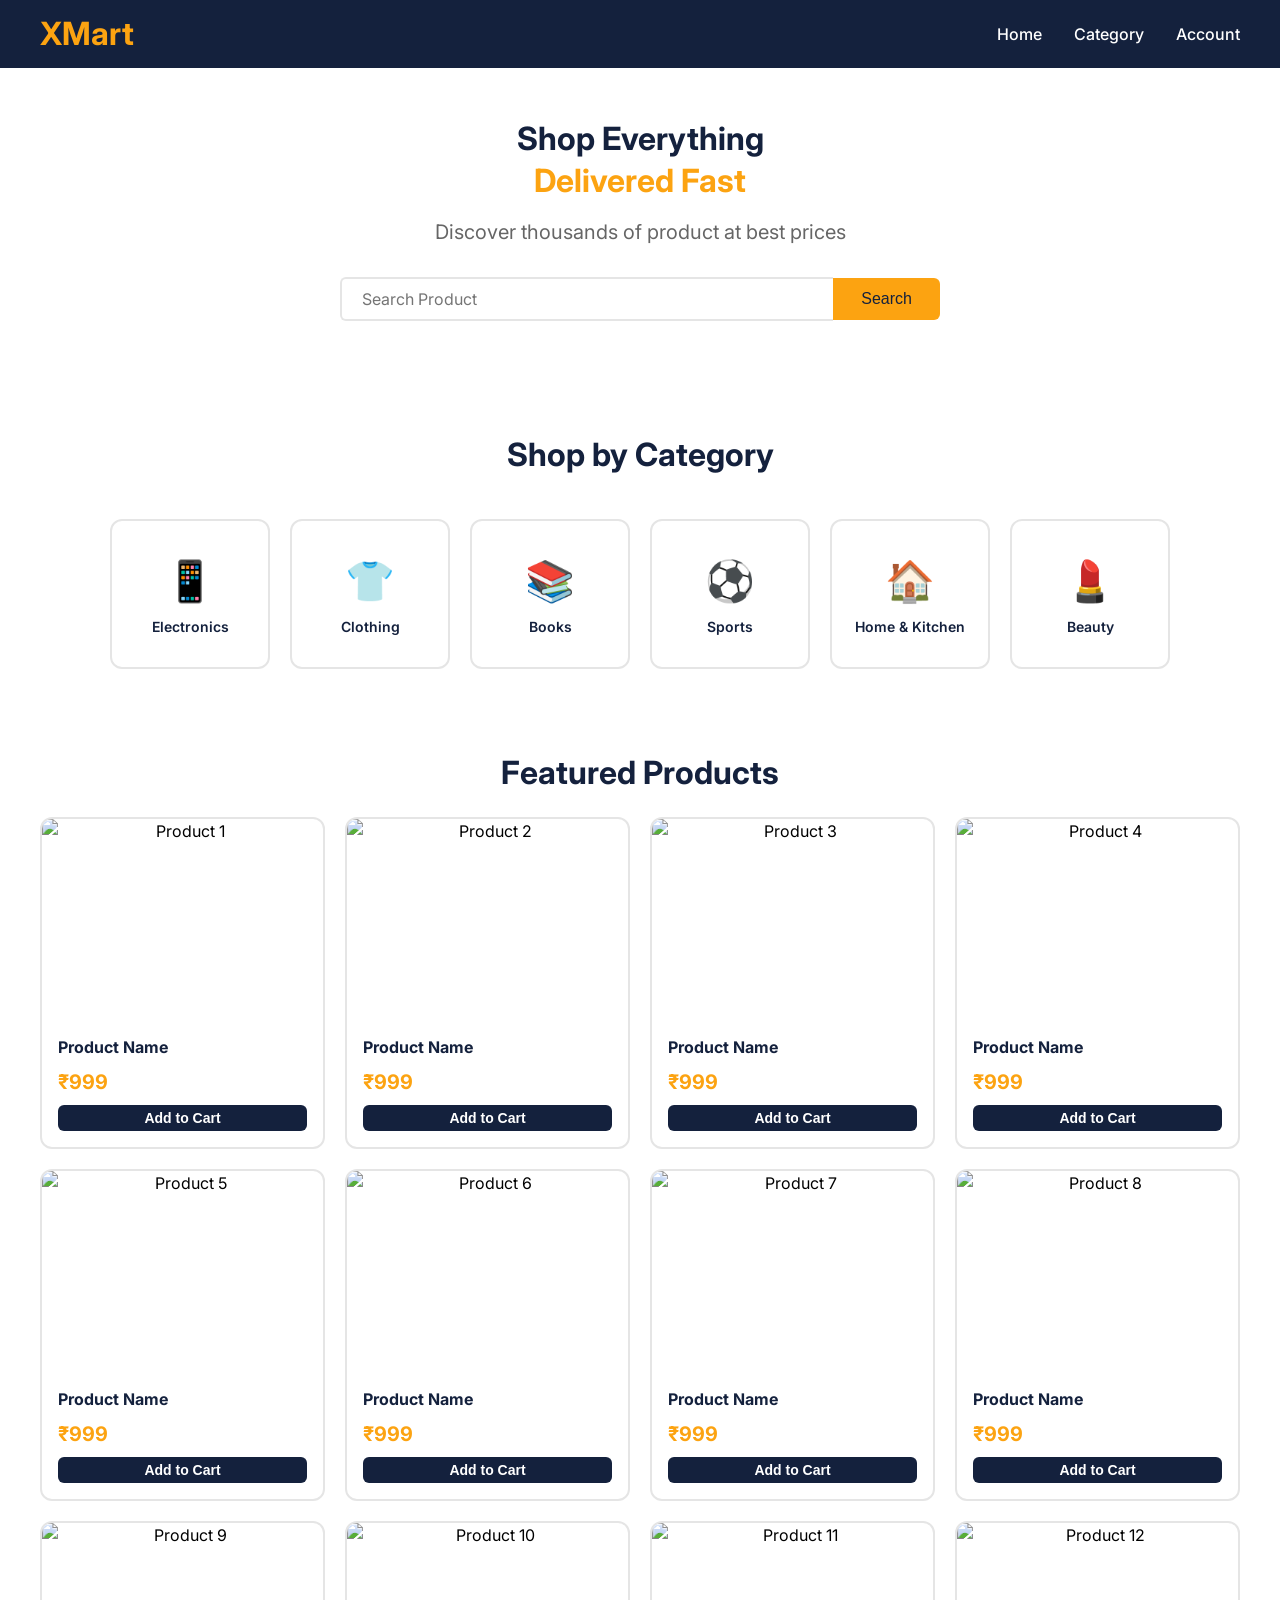
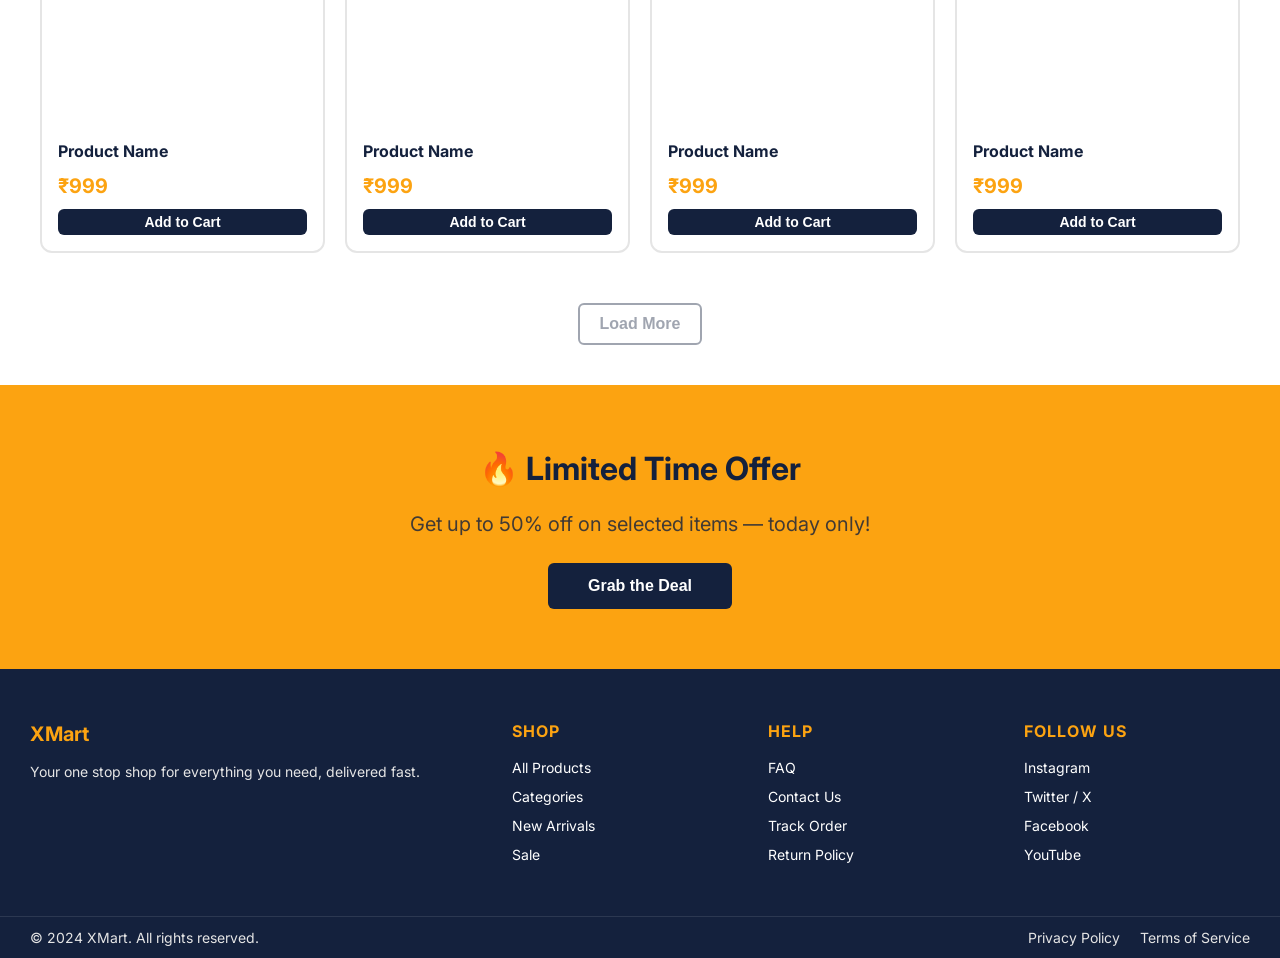
==== client/pages/index.html @ 5ead0e2d "add existing XMart frontend code" ====
<!DOCTYPE html>
<html lang="en">

<head>
    <meta charset="UTF-8">
    <meta name="viewport" content="width=device-width, initial-scale=1.0">
    <title>Home - XMart</title>
    <link rel="stylesheet" href="/client/css/global.css">
    <link rel="stylesheet" href="/client/css/style.css">
    <link rel="stylesheet" href="/client/css/home.css">
</head>

<body>
    <div class="page-wrapper">
        <header>
            <nav>
                <h1>XMart</h1>
                <ul>
                    <li><a href="#">Home</a></li>
                    <li><a href="#">Category</a></li>
                    <li><a href="#">Account</a></li>
                </ul>
            </nav>
        </header>
        <main>
            <!--Hero Section And Search Bar-->
            <section class="hero">
                <div class="hero-content">
                    <h2>Shop Everything</h2>
                    <h2>Delivered Fast</h2>
                    <p>Discover thousands of product at best prices
                    <p>
                    <div class="search-bar">
                        <input type="text" placeholder="Search Product">
                        <button>Search</button>
                    </div>
                </div>
            </section>
            <!--Categories Card-->
            <section class="categories">
                <h2>Shop by Category</h2>
                <div class="category-grid">
                    <div class="category-card">
                        <div class="category-icon">📱</div>
                        <p>Electronics</p>
                    </div>

                    <div class="category-card">
                        <div class="category-icon">👕</div>
                        <p>Clothing</p>
                    </div>

                    <div class="category-card">
                        <div class="category-icon">📚</div>
                        <p>Books</p>
                    </div>

                    <div class="category-card">
                        <div class="category-icon">⚽</div>
                        <p>Sports</p>
                    </div>

                    <div class="category-card">
                        <div class="category-icon">🏠</div>
                        <p>Home & Kitchen</p>
                    </div>

                    <div class="category-card">
                        <div class="category-icon">💄</div>
                        <p>Beauty</p>
                    </div>
                </div>
            </section>
            <section class="featured-products">
                <h2>Featured Products</h2>
                <div class="product-grid" id="productgrid">
                    <article class="product-card">
                        <img src="/client/assets/images/product1.jpg" alt="Product 1" />
                        <div class="product-info">
                            <h3>Product Name</h3>
                            <p class="product-price">₹999</p>
                            <button class="add-to-cart">Add to Cart</button>
                        </div>
                    </article>
                    <article class="product-card">
                        <img src="/client/assets/images/product1.jpg" alt="Product 2" />
                        <div class="product-info">
                            <h3>Product Name</h3>
                            <p class="product-price">₹999</p>
                            <button class="add-to-cart">Add to Cart</button>
                        </div>
                    </article>
                    <article class="product-card">
                        <img src="/client/assets/images/product1.jpg" alt="Product 3" />
                        <div class="product-info">
                            <h3>Product Name</h3>
                            <p class="product-price">₹999</p>
                            <button class="add-to-cart">Add to Cart</button>
                        </div>
                    </article>
                    <article class="product-card">
                        <img src="/client/assets/images/product1.jpg" alt="Product 4" />
                        <div class="product-info">
                            <h3>Product Name</h3>
                            <p class="product-price">₹999</p>
                            <button class="add-to-cart">Add to Cart</button>
                        </div>
                    </article>
                    <article class="product-card">
                        <img src="/client/assets/images/product1.jpg" alt="Product 5" />
                        <div class="product-info">
                            <h3>Product Name</h3>
                            <p class="product-price">₹999</p>
                            <button class="add-to-cart">Add to Cart</button>
                        </div>
                    </article>
                    <article class="product-card">
                        <img src="/client/assets/images/product1.jpg" alt="Product 6" />
                        <div class="product-info">
                            <h3>Product Name</h3>
                            <p class="product-price">₹999</p>
                            <button class="add-to-cart">Add to Cart</button>
                        </div>
                    </article>
                    <article class="product-card">
                        <img src="/client/assets/images/product1.jpg" alt="Product 7" />
                        <div class="product-info">
                            <h3>Product Name</h3>
                            <p class="product-price">₹999</p>
                            <button class="add-to-cart">Add to Cart</button>
                        </div>
                    </article>
                    <article class="product-card">
                        <img src="/client/assets/images/product1.jpg" alt="Product 8" />
                        <div class="product-info">
                            <h3>Product Name</h3>
                            <p class="product-price">₹999</p>
                            <button class="add-to-cart">Add to Cart</button>
                        </div>
                    </article>
                    <article class="product-card">
                        <img src="/client/assets/images/product1.jpg" alt="Product 9" />
                        <div class="product-info">
                            <h3>Product Name</h3>
                            <p class="product-price">₹999</p>
                            <button class="add-to-cart">Add to Cart</button>
                        </div>
                    </article>
                    <article class="product-card">
                        <img src="/client/assets/images/product1.jpg" alt="Product 10" />
                        <div class="product-info">
                            <h3>Product Name</h3>
                            <p class="product-price">₹999</p>
                            <button class="add-to-cart">Add to Cart</button>
                        </div>
                    </article>
                    <article class="product-card">
                        <img src="/client/assets/images/product1.jpg" alt="Product 11" />
                        <div class="product-info">
                            <h3>Product Name</h3>
                            <p class="product-price">₹999</p>
                            <button class="add-to-cart">Add to Cart</button>
                        </div>
                    </article>
                    <article class="product-card">
                        <img src="/client/assets/images/product1.jpg" alt="Product 12" />
                        <div class="product-info">
                            <h3>Product Name</h3>
                            <p class="product-price">₹999</p>
                            <button class="add-to-cart">Add to Cart</button>
                        </div>
                    </article>
                </div>
                <button class="btn-load-more" id="loadMoreBtn" disabled>
                    Load More
                </button>
            </section>
            <section class="offer-banner">
                <div class="offer-content">
                    <h2>🔥 Limited Time Offer</h2>
                    <p>Get up to 50% off on selected items — today only!</p>
                    <button class="btn-primary">Grab the Deal</button>
                </div>
            </section>
        </main>
        <footer>
            <div class="footer-container">

                <!-- Column 1 — Brand -->
                <div class="footer-col">
                    <h2>XMart</h2>
                    <p>Your one stop shop for everything you need, delivered fast.</p>
                </div>

                <!-- Column 2 — Shop -->
                <div class="footer-col">
                    <h4>Shop</h4>
                    <ul>
                        <li><a href="#">All Products</a></li>
                        <li><a href="#">Categories</a></li>
                        <li><a href="#">New Arrivals</a></li>
                        <li><a href="#">Sale</a></li>
                    </ul>
                </div>

                <!-- Column 3 — Help -->
                <div class="footer-col">
                    <h4>Help</h4>
                    <ul>
                        <li><a href="#">FAQ</a></li>
                        <li><a href="#">Contact Us</a></li>
                        <li><a href="#">Track Order</a></li>
                        <li><a href="#">Return Policy</a></li>
                    </ul>
                </div>

                <!-- Column 4 — Follow Us -->
                <div class="footer-col">
                    <h4>Follow Us</h4>
                    <ul>
                        <li><a href="#">Instagram</a></li>
                        <li><a href="#">Twitter / X</a></li>
                        <li><a href="#">Facebook</a></li>
                        <li><a href="#">YouTube</a></li>
                    </ul>
                </div>

            </div>

            <!-- Bottom bar -->
            <div class="footer-bottom">
                <p>© 2024 XMart. All rights reserved.</p>
                <div class="footer-bottom-links">
                    <a href="#">Privacy Policy</a>
                    <a href="#">Terms of Service</a>
                </div>
            </div>
        </footer>
    </div>
</body>

</html>
---- client/css/global.css ----
@import url('https://fonts.googleapis.com/css2?family=Inter:wght@400;500;600;700&display=swap');
:root{
    --text-color:#000000;
    --primary-color:#14213D;
    --secondary-color:#FCA311;
    --tertiary-color:#E5E5E5;
    --background-color:#FFFFFF;
    --font-main: 'Inter', sans-serif;

    --font-size-small: 14px;
    --font-size-base: 16px;
    --font-size-large: 20px;
    --font-size-heading: 32px;
}

* {
  margin: 0;
  padding: 0;
  box-sizing: border-box;
}

body {
  font-family: var(--font-main);
  color: var(--text-color);
  background: var(--background-color);
  font-size: var(--font-size-base);
  line-height:1.5;
}
---- client/css/style.css ----
/*Header*/
header{
    background-color: var(--primary-color);
    position: sticky;
    top:0;
    z-index: 100;
    width: 100%;
}

nav{
    display: flex;
    justify-content: space-between;
    align-items: center;
    padding: 10px 40px;
    max-width: 100%;
    margin: 0 auto;
}

nav h1{
    color: var(--secondary-color);
    font-size: var(--font-size-heading);
    cursor: pointer;
}

nav ul{
    list-style: none;
    display: flex;
    gap: 32px;
}

nav ul li a{
    color: var(--background-color);
    text-decoration: none;
    font-weight: 500;
    font-size: var(--font-size-base);
    transition:color 0.2s ease;
}

nav ul li a:hover{
    color: var(--secondary-color);
}

.page-wrapper {
    min-height: 100vh;
    display: flex;
    flex-direction: column;
}
/*Main Body*/
/* Hero */
main {
    flex: 1;        
}

/*Footer*/
footer{
    background-color: var(--primary-color);
    color: var(--background-color);
    max-width: 100%;
}

.footer-container{
    display: grid;
    grid-template-columns: 2fr 1fr 1fr 1fr;
    gap:30px;
    max-width: 100%;
    margin: 0 auto;
    padding:50px 30px;
}

.footer-col h2{
    color:var(--secondary-color);
    font-size: var(--font-size-large);
    margin-bottom: 12px;
}

.footer-col h4{
    color:var(--secondary-color);
    font-size: var(--font-size-base);
    margin-bottom: 12px;
    text-transform: uppercase;
    letter-spacing: 1px;
}

.footer-col p{
    font-size: var(--font-size-small);
    color: var(--tertiary-color);
    line-height: 1.6;
}

.footer-col ul{
    list-style: none;
    display: flex;
    flex-direction: column;
    gap:5px;
}

.footer-col ul li a{
    text-decoration: none;
    color: var(--background-color);
    font-size: var(--font-size-small);
    transition: color 0.2s ease;
}

.footer-col ul li a:hover{
    color: var(--secondary-color);
}

.footer-bottom{
    font-size: var(--font-size-small);
    display: flex;
    justify-content: space-between;
    align-items: center;
    max-width: 100%;
    margin: 0 auto;
    padding:10px 30px;
    color: var(--tertiary-color);
    border-top: 1px solid rgba(255, 255, 255, 0.1);
}

.footer-bottom-links{
    display: flex;
    gap:20px;
}

.footer-bottom-links a{
    text-decoration: none;
    transition: color 0.2s ease;
    color: var(--tertiary-color);
}

.footer-bottom-links a:hover{
    color: var(--secondary-color);
}
---- client/css/home.css ----
.hero {
    color: var(--primary-color);
    padding: 50px 40px;
    text-align: center;
}

.hero-content {
    max-width: 700px;
    margin: 0 auto;
}

.hero-content h2 {
    color: var(--primary-color);
    font-size: var(--font-size-heading);
    line-height: 1.3;
}

.hero-content h2:last-of-type {
    color: var(--secondary-color);
    margin-bottom: 16px;
}

.hero-content p {
    color: #666666;
    font-size: var(--font-size-large);
    margin-bottom: 30px;
}

/* Search Bar */
.search-bar {
    display: flex;
    align-items: center;
    max-width: 600px;
    margin: 0 auto;
}

.search-bar input {
    width: 100%;
    padding: 10px 20px;
    border: 2px solid var(--tertiary-color);   
    border-right: none;                          
    border-radius: 6px 0 0 6px;
    font-size: var(--font-size-base);
    font-family: var(--font-main);
    outline: none;
    transition: border-color 0.2s ease;
}

.search-bar input:focus {
    border-color: var(--secondary-color);        
}

.search-bar button {
    padding: 12px 28px;                           
    background-color: var(--secondary-color);
    color: var(--primary-color);
    border: none;
    border-radius: 0 6px 6px 0;
    font-size: var(--font-size-base);
    font-weight: 500;
    cursor: pointer;
    white-space: nowrap;
    transition: opacity 0.2s ease;            
}

.search-bar button:hover {
    opacity: 0.85;
}

/*Category card*/
.categories{
    padding: 60px 40px;
    text-align: center;
}

.categories h2{
    color: var(--primary-color);
    font-size: var(--font-size-heading);
    margin-bottom: 30px;
}
.category-grid{
    display: grid;
    grid-template-columns: repeat(6,1fr);
    gap:20px;
    max-width: 1100px;
    margin: 0 auto;
    padding: 10px 20px;
}

.category-card{
    background-color: var(--background-color);
    border:2px solid var(--tertiary-color);
    border-radius: 12px;
    padding: 30px 10px;
    cursor: pointer;
    transition: all 0.2s ease;
    display: flex;
    flex-direction: column;
    align-items: center;
    gap:5px;
}

.category-card:hover {
    border-color: var(--secondary-color);
    transform: translateY(-4px);        
    box-shadow: 0px 8px 20px rgba(0, 0, 0, 0.1);
}


.category-icon{
    font-size: 40px;
}

.category-card p {
    color: var(--primary-color);
    font-size: var(--font-size-small);
    font-weight: 600;
}
/*Featured Product Grid*/
.featured-products{
    padding: 10px 30px ; 
    text-align: center;
}
.featured-products h2{
    color: var(--primary-color);
    font-size: var(--font-size-heading);
    margin-bottom: 20px;
}
.product-grid{
    display: grid;
    grid-template-columns: repeat(4,1fr);
    grid-auto-rows: auto;
    gap: 20px;
    max-width: 1200px;
    margin:0 auto;
    margin-bottom: 30px;
}

.product-card{
    background-color: var(--background-color);
    border: 2px solid var(--tertiary-color);
    border-radius: 12px;
    overflow: hidden;
    display: flex;
    flex-direction: column;
    transition: all 0.2s ease;
    cursor: pointer;
}

.product-card:hover{
    transform: translateY(-6px);
    box-shadow: 0px 12px 24px rgba(0, 0, 0, 0.1);
    border-color: var(--secondary-color);
}

.product-card img{
    width: 100%;
    height:200px;
    object-fit: cover;
}

.product-info{
    padding: 16px;
    display: flex;
    flex-direction: column;
    gap:8px;
    flex:1;
    text-align: left;
}

.product-info h3 {
    color: var(--primary-color);
    font-size: var(--font-size-base);
    font-weight: 700;
}

.product-price {
    color: var(--secondary-color);
    font-size: var(--font-size-large);
    font-weight: 700;
}

.add-to-cart{
    margin-top: auto;
    padding: 5px;
    background-color: var(--primary-color);
    color: var(--background-color);
    border:none;
    border-radius: 6px;
    font-size: var(--font-size-small);
    font-weight: 600;
    cursor: pointer;
    transition: background-color 0.2s ease, color 0.2s ease;
}

.add-to-cart:hover{
    background-color: var(--secondary-color);
    color: var(--primary-color);
}
/*Loadmore Button*/
.btn-load-more{
    padding:10px 20px;
    background-color: transparent;
    border:2px solid var(--primary-color);
    border-radius: 6px;
    color: var(--primary-color);
    font-size: var(--font-size-base);
    font-weight: 700;
    cursor: pointer;
    transition: all 0.2s ease;
    margin-top: 20px;
    margin-bottom: 30px;;
}

.btn-load-more:hover:not(:disabled) {
    background-color: var(--primary-color);
    color: var(--background-color);
}

.btn-load-more:disabled {
    opacity: 0.4;
    cursor: not-allowed;
}

/*Offer banner*/
.offer-banner {
    background-color: var(--secondary-color);
    padding: 60px 40px;
    text-align: center;

}

.offer-content {
    max-width: 600px;
    margin: 0 auto;
    display: flex;
    flex-direction: column;
    align-items: center;
    gap: 16px;
}

.offer-content h2 {
    color: var(--primary-color);
    font-size: var(--font-size-heading);
}

.offer-content p {
    color: var(--primary-color);
    opacity: 0.8;
    font-size: var(--font-size-large);
}

.offer-content button {
    padding: 14px 40px;
    background-color: var(--primary-color);
    color: var(--background-color);
    border: none;
    border-radius: 6px;
    font-size: var(--font-size-base);
    font-weight: 700;
    cursor: pointer;
    transition: all 0.2s ease;
    margin-top: 8px;
}

.offer-content button:hover {
    background-color: var(--background-color);
    color: var(--primary-color);
}
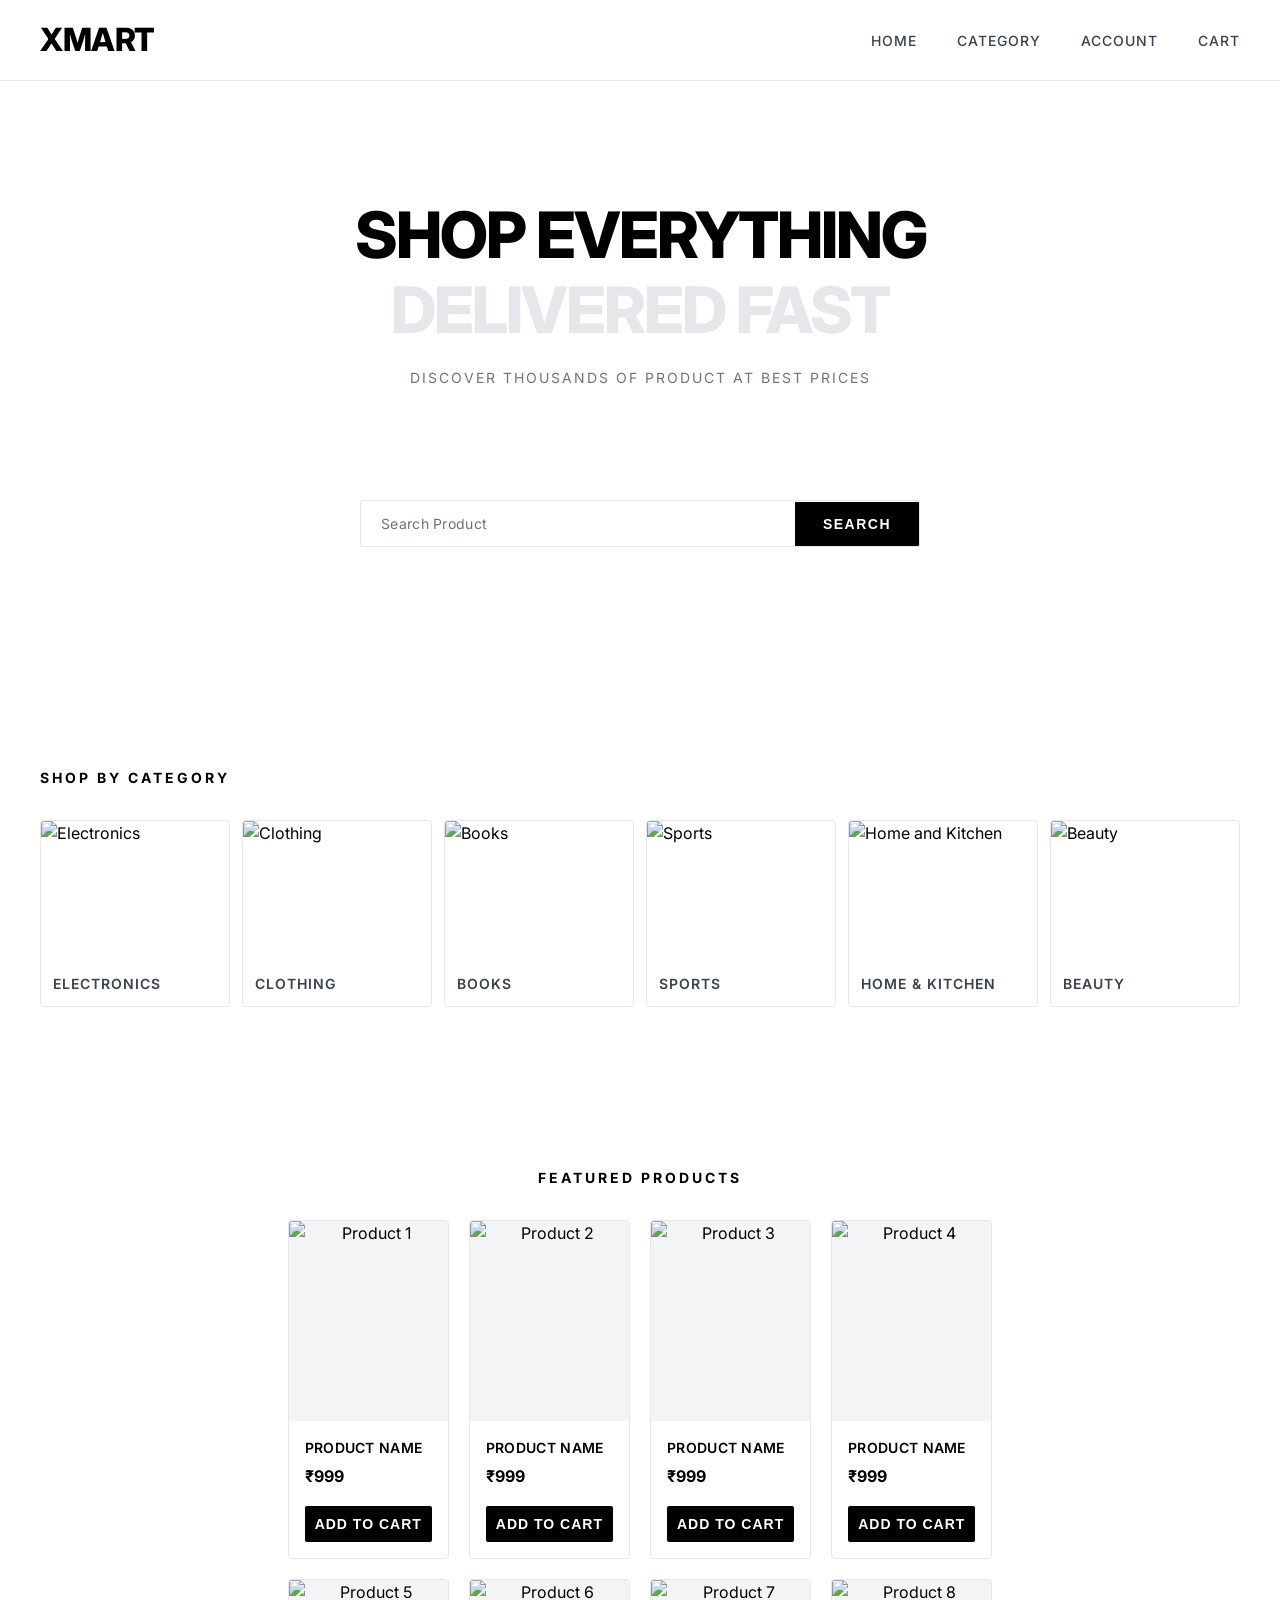
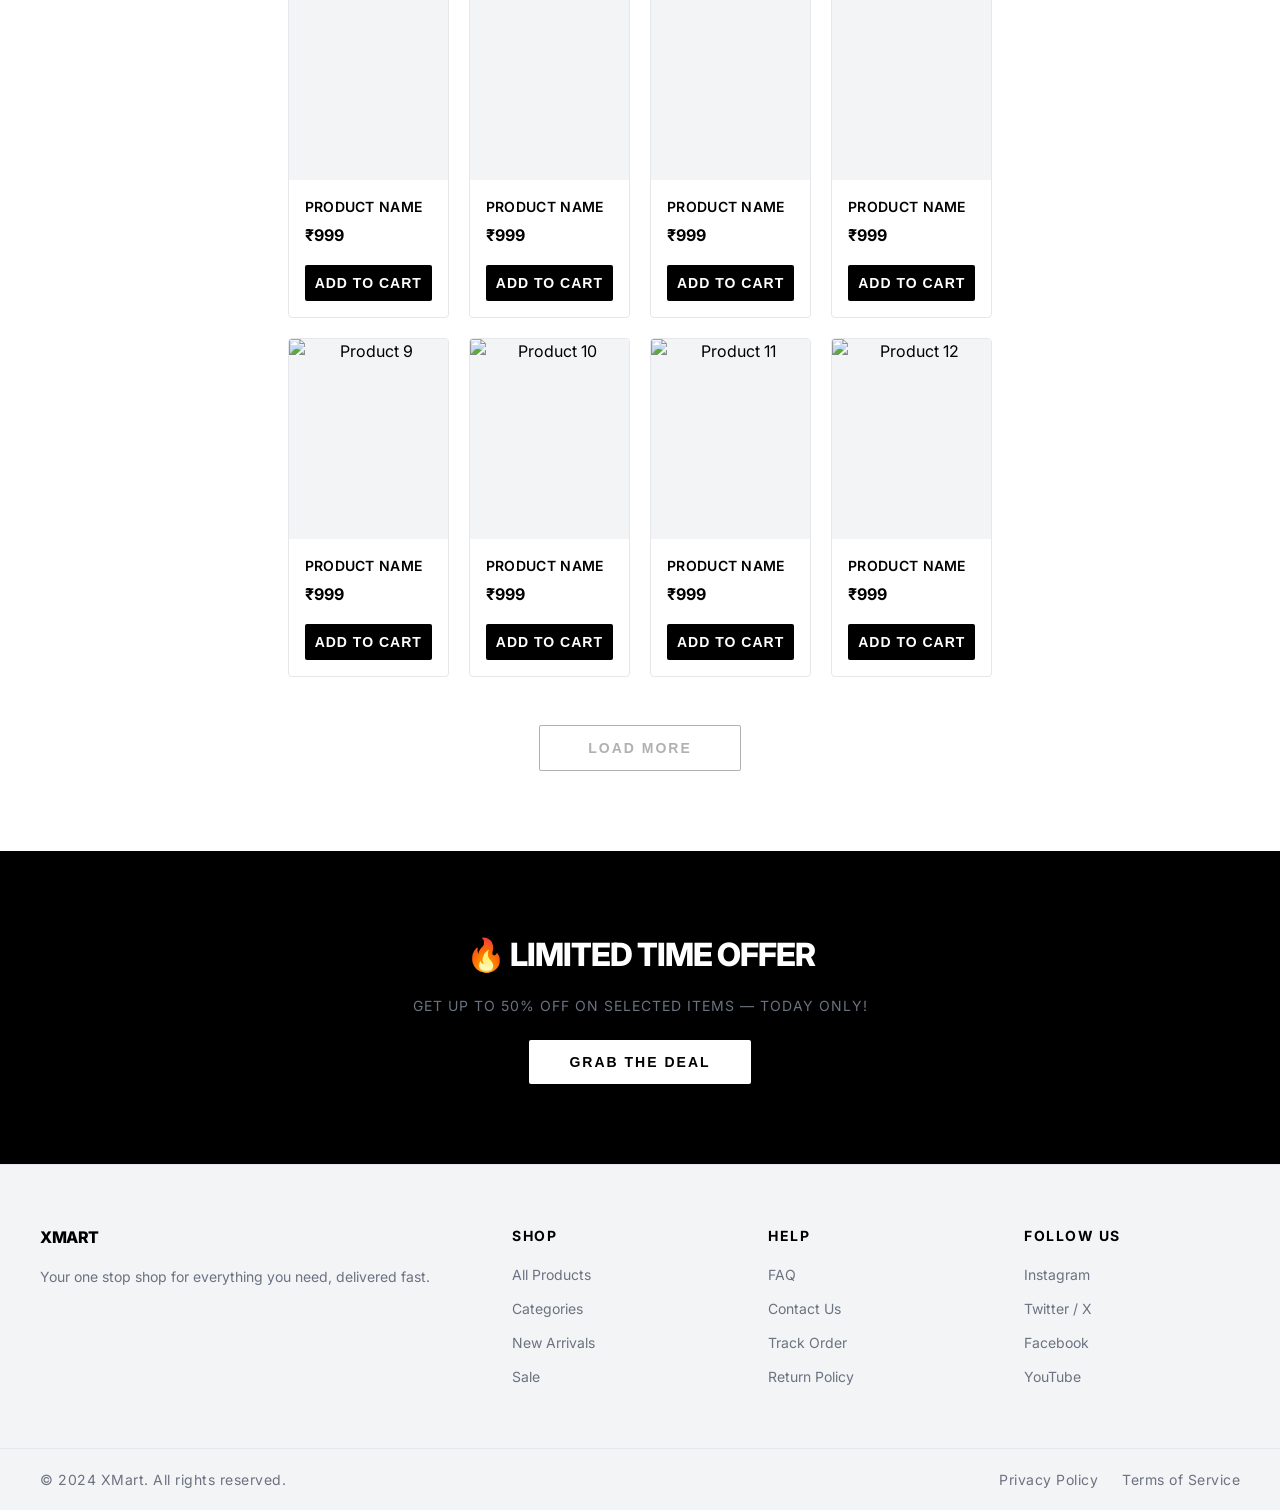
==== commit 5f5d8af3: "Made Changes to the category section to add images." ====
--- a/client/pages/index.html
+++ b/client/pages/index.html
@@ -19,6 +19,7 @@
                     <li><a href="#">Home</a></li>
                     <li><a href="#">Category</a></li>
                     <li><a href="#">Account</a></li>
+                    <li><a href="#">Cart</a></li>
                 </ul>
             </nav>
         </header>
@@ -41,201 +42,202 @@
                 <h2>Shop by Category</h2>
                 <div class="category-grid">
                     <div class="category-card">
-                        <div class="category-icon">📱</div>
+                        <img src="../assets/images/categories/electronics.webp" alt="Electronics" />
                         <p>Electronics</p>
                     </div>
 
                     <div class="category-card">
-                        <div class="category-icon">👕</div>
+                        <img src="../assets/images/categories/clothing.webp" alt="Clothing" />
                         <p>Clothing</p>
                     </div>
 
                     <div class="category-card">
-                        <div class="category-icon">📚</div>
+                        <img src="../assets/images/categories/books.webp" alt="Books" />
                         <p>Books</p>
                     </div>
 
                     <div class="category-card">
-                        <div class="category-icon">⚽</div>
+                        <img src="../assets/images/categories/sports.webp" alt="Sports" />
                         <p>Sports</p>
                     </div>
 
                     <div class="category-card">
-                        <div class="category-icon">🏠</div>
+                        <img src="../assets/images/categories/home-kitchen.webp" alt="Home and Kitchen" />
                         <p>Home & Kitchen</p>
                     </div>
 
                     <div class="category-card">
-                        <div class="category-icon">💄</div>
+                        <img src="../assets/images/categories/beauty.webp" alt="Beauty" />
                         <p>Beauty</p>
                     </div>
                 </div>
-            </section>
-            <section class="featured-products">
-                <h2>Featured Products</h2>
-                <div class="product-grid" id="productgrid">
-                    <article class="product-card">
-                        <img src="/client/assets/images/product1.jpg" alt="Product 1" />
-                        <div class="product-info">
-                            <h3>Product Name</h3>
-                            <p class="product-price">₹999</p>
-                            <button class="add-to-cart">Add to Cart</button>
-                        </div>
-                    </article>
-                    <article class="product-card">
-                        <img src="/client/assets/images/product1.jpg" alt="Product 2" />
-                        <div class="product-info">
-                            <h3>Product Name</h3>
-                            <p class="product-price">₹999</p>
-                            <button class="add-to-cart">Add to Cart</button>
-                        </div>
-                    </article>
-                    <article class="product-card">
-                        <img src="/client/assets/images/product1.jpg" alt="Product 3" />
-                        <div class="product-info">
-                            <h3>Product Name</h3>
-                            <p class="product-price">₹999</p>
-                            <button class="add-to-cart">Add to Cart</button>
-                        </div>
-                    </article>
-                    <article class="product-card">
-                        <img src="/client/assets/images/product1.jpg" alt="Product 4" />
-                        <div class="product-info">
-                            <h3>Product Name</h3>
-                            <p class="product-price">₹999</p>
-                            <button class="add-to-cart">Add to Cart</button>
-                        </div>
-                    </article>
-                    <article class="product-card">
-                        <img src="/client/assets/images/product1.jpg" alt="Product 5" />
-                        <div class="product-info">
-                            <h3>Product Name</h3>
-                            <p class="product-price">₹999</p>
-                            <button class="add-to-cart">Add to Cart</button>
-                        </div>
-                    </article>
-                    <article class="product-card">
-                        <img src="/client/assets/images/product1.jpg" alt="Product 6" />
-                        <div class="product-info">
-                            <h3>Product Name</h3>
-                            <p class="product-price">₹999</p>
-                            <button class="add-to-cart">Add to Cart</button>
-                        </div>
-                    </article>
-                    <article class="product-card">
-                        <img src="/client/assets/images/product1.jpg" alt="Product 7" />
-                        <div class="product-info">
-                            <h3>Product Name</h3>
-                            <p class="product-price">₹999</p>
-                            <button class="add-to-cart">Add to Cart</button>
-                        </div>
-                    </article>
-                    <article class="product-card">
-                        <img src="/client/assets/images/product1.jpg" alt="Product 8" />
-                        <div class="product-info">
-                            <h3>Product Name</h3>
-                            <p class="product-price">₹999</p>
-                            <button class="add-to-cart">Add to Cart</button>
-                        </div>
-                    </article>
-                    <article class="product-card">
-                        <img src="/client/assets/images/product1.jpg" alt="Product 9" />
-                        <div class="product-info">
-                            <h3>Product Name</h3>
-                            <p class="product-price">₹999</p>
-                            <button class="add-to-cart">Add to Cart</button>
-                        </div>
-                    </article>
-                    <article class="product-card">
-                        <img src="/client/assets/images/product1.jpg" alt="Product 10" />
-                        <div class="product-info">
-                            <h3>Product Name</h3>
-                            <p class="product-price">₹999</p>
-                            <button class="add-to-cart">Add to Cart</button>
-                        </div>
-                    </article>
-                    <article class="product-card">
-                        <img src="/client/assets/images/product1.jpg" alt="Product 11" />
-                        <div class="product-info">
-                            <h3>Product Name</h3>
-                            <p class="product-price">₹999</p>
-                            <button class="add-to-cart">Add to Cart</button>
-                        </div>
-                    </article>
-                    <article class="product-card">
-                        <img src="/client/assets/images/product1.jpg" alt="Product 12" />
-                        <div class="product-info">
-                            <h3>Product Name</h3>
-                            <p class="product-price">₹999</p>
-                            <button class="add-to-cart">Add to Cart</button>
-                        </div>
-                    </article>
-                </div>
-                <button class="btn-load-more" id="loadMoreBtn" disabled>
-                    Load More
-                </button>
-            </section>
-            <section class="offer-banner">
-                <div class="offer-content">
-                    <h2>🔥 Limited Time Offer</h2>
-                    <p>Get up to 50% off on selected items — today only!</p>
-                    <button class="btn-primary">Grab the Deal</button>
-                </div>
-            </section>
-        </main>
-        <footer>
-            <div class="footer-container">
-
-                <!-- Column 1 — Brand -->
-                <div class="footer-col">
-                    <h2>XMart</h2>
-                    <p>Your one stop shop for everything you need, delivered fast.</p>
-                </div>
-
-                <!-- Column 2 — Shop -->
-                <div class="footer-col">
-                    <h4>Shop</h4>
-                    <ul>
-                        <li><a href="#">All Products</a></li>
-                        <li><a href="#">Categories</a></li>
-                        <li><a href="#">New Arrivals</a></li>
-                        <li><a href="#">Sale</a></li>
-                    </ul>
-                </div>
-
-                <!-- Column 3 — Help -->
-                <div class="footer-col">
-                    <h4>Help</h4>
-                    <ul>
-                        <li><a href="#">FAQ</a></li>
-                        <li><a href="#">Contact Us</a></li>
-                        <li><a href="#">Track Order</a></li>
-                        <li><a href="#">Return Policy</a></li>
-                    </ul>
-                </div>
-
-                <!-- Column 4 — Follow Us -->
-                <div class="footer-col">
-                    <h4>Follow Us</h4>
-                    <ul>
-                        <li><a href="#">Instagram</a></li>
-                        <li><a href="#">Twitter / X</a></li>
-                        <li><a href="#">Facebook</a></li>
-                        <li><a href="#">YouTube</a></li>
-                    </ul>
-                </div>
-
-            </div>
-
-            <!-- Bottom bar -->
-            <div class="footer-bottom">
-                <p>© 2024 XMart. All rights reserved.</p>
-                <div class="footer-bottom-links">
-                    <a href="#">Privacy Policy</a>
-                    <a href="#">Terms of Service</a>
-                </div>
-            </div>
-        </footer>
+    </div>
+    </section>
+    <section class="featured-products">
+        <h2>Featured Products</h2>
+        <div class="product-grid" id="productgrid">
+            <article class="product-card">
+                <img src="/client/assets/images/product1.jpg" alt="Product 1" />
+                <div class="product-info">
+                    <h3>Product Name</h3>
+                    <p class="product-price">₹999</p>
+                    <button class="add-to-cart">Add to Cart</button>
+                </div>
+            </article>
+            <article class="product-card">
+                <img src="/client/assets/images/product1.jpg" alt="Product 2" />
+                <div class="product-info">
+                    <h3>Product Name</h3>
+                    <p class="product-price">₹999</p>
+                    <button class="add-to-cart">Add to Cart</button>
+                </div>
+            </article>
+            <article class="product-card">
+                <img src="/client/assets/images/product1.jpg" alt="Product 3" />
+                <div class="product-info">
+                    <h3>Product Name</h3>
+                    <p class="product-price">₹999</p>
+                    <button class="add-to-cart">Add to Cart</button>
+                </div>
+            </article>
+            <article class="product-card">
+                <img src="/client/assets/images/product1.jpg" alt="Product 4" />
+                <div class="product-info">
+                    <h3>Product Name</h3>
+                    <p class="product-price">₹999</p>
+                    <button class="add-to-cart">Add to Cart</button>
+                </div>
+            </article>
+            <article class="product-card">
+                <img src="/client/assets/images/product1.jpg" alt="Product 5" />
+                <div class="product-info">
+                    <h3>Product Name</h3>
+                    <p class="product-price">₹999</p>
+                    <button class="add-to-cart">Add to Cart</button>
+                </div>
+            </article>
+            <article class="product-card">
+                <img src="/client/assets/images/product1.jpg" alt="Product 6" />
+                <div class="product-info">
+                    <h3>Product Name</h3>
+                    <p class="product-price">₹999</p>
+                    <button class="add-to-cart">Add to Cart</button>
+                </div>
+            </article>
+            <article class="product-card">
+                <img src="/client/assets/images/product1.jpg" alt="Product 7" />
+                <div class="product-info">
+                    <h3>Product Name</h3>
+                    <p class="product-price">₹999</p>
+                    <button class="add-to-cart">Add to Cart</button>
+                </div>
+            </article>
+            <article class="product-card">
+                <img src="/client/assets/images/product1.jpg" alt="Product 8" />
+                <div class="product-info">
+                    <h3>Product Name</h3>
+                    <p class="product-price">₹999</p>
+                    <button class="add-to-cart">Add to Cart</button>
+                </div>
+            </article>
+            <article class="product-card">
+                <img src="/client/assets/images/product1.jpg" alt="Product 9" />
+                <div class="product-info">
+                    <h3>Product Name</h3>
+                    <p class="product-price">₹999</p>
+                    <button class="add-to-cart">Add to Cart</button>
+                </div>
+            </article>
+            <article class="product-card">
+                <img src="/client/assets/images/product1.jpg" alt="Product 10" />
+                <div class="product-info">
+                    <h3>Product Name</h3>
+                    <p class="product-price">₹999</p>
+                    <button class="add-to-cart">Add to Cart</button>
+                </div>
+            </article>
+            <article class="product-card">
+                <img src="/client/assets/images/product1.jpg" alt="Product 11" />
+                <div class="product-info">
+                    <h3>Product Name</h3>
+                    <p class="product-price">₹999</p>
+                    <button class="add-to-cart">Add to Cart</button>
+                </div>
+            </article>
+            <article class="product-card">
+                <img src="/client/assets/images/product1.jpg" alt="Product 12" />
+                <div class="product-info">
+                    <h3>Product Name</h3>
+                    <p class="product-price">₹999</p>
+                    <button class="add-to-cart">Add to Cart</button>
+                </div>
+            </article>
+        </div>
+        <button class="btn-load-more" id="loadMoreBtn" disabled>
+            Load More
+        </button>
+    </section>
+    <section class="offer-banner">
+        <div class="offer-content">
+            <h2>🔥 Limited Time Offer</h2>
+            <p>Get up to 50% off on selected items — today only!</p>
+            <button class="btn-primary">Grab the Deal</button>
+        </div>
+    </section>
+    </main>
+    <footer>
+        <div class="footer-container">
+
+            <!-- Column 1 — Brand -->
+            <div class="footer-col">
+                <h2>XMart</h2>
+                <p>Your one stop shop for everything you need, delivered fast.</p>
+            </div>
+
+            <!-- Column 2 — Shop -->
+            <div class="footer-col">
+                <h4>Shop</h4>
+                <ul>
+                    <li><a href="#">All Products</a></li>
+                    <li><a href="#">Categories</a></li>
+                    <li><a href="#">New Arrivals</a></li>
+                    <li><a href="#">Sale</a></li>
+                </ul>
+            </div>
+
+            <!-- Column 3 — Help -->
+            <div class="footer-col">
+                <h4>Help</h4>
+                <ul>
+                    <li><a href="#">FAQ</a></li>
+                    <li><a href="#">Contact Us</a></li>
+                    <li><a href="#">Track Order</a></li>
+                    <li><a href="#">Return Policy</a></li>
+                </ul>
+            </div>
+
+            <!-- Column 4 — Follow Us -->
+            <div class="footer-col">
+                <h4>Follow Us</h4>
+                <ul>
+                    <li><a href="#">Instagram</a></li>
+                    <li><a href="#">Twitter / X</a></li>
+                    <li><a href="#">Facebook</a></li>
+                    <li><a href="#">YouTube</a></li>
+                </ul>
+            </div>
+
+        </div>
+
+        <!-- Bottom bar -->
+        <div class="footer-bottom">
+            <p>© 2024 XMart. All rights reserved.</p>
+            <div class="footer-bottom-links">
+                <a href="#">Privacy Policy</a>
+                <a href="#">Terms of Service</a>
+            </div>
+        </div>
+    </footer>
     </div>
 </body>
 
--- a/client/css/global.css
+++ b/client/css/global.css
@@ -1,12 +1,20 @@
 @import url('https://fonts.googleapis.com/css2?family=Inter:wght@400;500;600;700&display=swap');
-:root{
-    --text-color:#000000;
-    --primary-color:#14213D;
-    --secondary-color:#FCA311;
-    --tertiary-color:#E5E5E5;
-    --background-color:#FFFFFF;
+
+:root {
+    /* Colors */
+    --black: #000000;
+    --white: #ffffff;
+    --gray-light: #f3f4f6;
+    --gray-mid: #e5e7eb;
+    --gray-dark: #374151;
+    --text-muted: #6b7280;
+
+    /* Shared utilities */
+    --transition: all 0.3s cubic-bezier(0.4, 0, 0.2, 1);
+    --container-max: 1280px;
+
+    /* Typography */
     --font-main: 'Inter', sans-serif;
-
     --font-size-small: 14px;
     --font-size-base: 16px;
     --font-size-large: 20px;
@@ -14,15 +22,19 @@
 }
 
 * {
-  margin: 0;
-  padding: 0;
-  box-sizing: border-box;
+    margin: 0;
+    padding: 0;
+    box-sizing: border-box;
 }
 
 body {
-  font-family: var(--font-main);
-  color: var(--text-color);
-  background: var(--background-color);
-  font-size: var(--font-size-base);
-  line-height:1.5;
-}+    font-family: var(--font-main);
+    color: var(--text-color);      /* ← use semantic name */
+    background: var(--white);
+    font-size: var(--font-size-base);
+    line-height: 1.5;
+    overflow-x: hidden;
+    display: flex;
+    flex-direction: column;
+    min-height: 100vh;
+}
--- a/client/css/style.css
+++ b/client/css/style.css
@@ -1,133 +1,254 @@
-/*Header*/
-header{
-    background-color: var(--primary-color);
+/* ================================
+   HEADER
+================================ */
+header {
+    background-color: var(--white);
     position: sticky;
-    top:0;
+    top: 0;
     z-index: 100;
     width: 100%;
-}
-
-nav{
+    border-bottom: 1px solid var(--gray-mid);
+}
+
+/* ================================
+   NAVBAR
+================================ */
+nav {
     display: flex;
     justify-content: space-between;
     align-items: center;
-    padding: 10px 40px;
-    max-width: 100%;
+    padding: 16px 40px;
+    max-width: var(--container-max);
     margin: 0 auto;
 }
 
-nav h1{
-    color: var(--secondary-color);
+nav h1 {
+    color: var(--black);
     font-size: var(--font-size-heading);
-    cursor: pointer;
-}
-
-nav ul{
+    font-weight: 800;
+    letter-spacing: -0.5px;
+    cursor: pointer;
+    text-transform: uppercase;
+}
+
+nav ul {
     list-style: none;
     display: flex;
-    gap: 32px;
-}
-
-nav ul li a{
-    color: var(--background-color);
+    gap: 40px;
+}
+
+nav ul li a {
+    color: var(--gray-dark);
     text-decoration: none;
     font-weight: 500;
-    font-size: var(--font-size-base);
-    transition:color 0.2s ease;
-}
-
-nav ul li a:hover{
-    color: var(--secondary-color);
-}
-
+    font-size: var(--font-size-small);
+    letter-spacing: 1px;
+    text-transform: uppercase;
+    transition: var(--transition);
+}
+
+nav ul li a:hover {
+    color: var(--black);
+}
+
+/* ================================
+   PAGE WRAPPER
+================================ */
 .page-wrapper {
     min-height: 100vh;
     display: flex;
     flex-direction: column;
 }
-/*Main Body*/
-/* Hero */
+
+/* ================================
+   MAIN
+================================ */
 main {
-    flex: 1;        
-}
-
-/*Footer*/
-footer{
-    background-color: var(--primary-color);
-    color: var(--background-color);
-    max-width: 100%;
-}
-
-.footer-container{
+    flex: 1;
+}
+
+/* ================================
+   PRODUCT CARD (shared)
+================================ */
+.product-card {
+    background-color: var(--white);
+    border: 1px solid var(--gray-mid);
+    border-radius: 4px;
+    overflow: hidden;
+    display: flex;
+    flex-direction: column;
+    transition: var(--transition);
+    cursor: pointer;
+}
+
+.product-card:hover {
+    transform: translateY(-4px);
+    box-shadow: 0 8px 32px rgba(0, 0, 0, 0.08);
+    border-color: var(--gray-dark);
+}
+
+.product-card img {
+    width: 100%;
+    height: 200px;
+    object-fit: cover;
+    background-color: var(--gray-light);
+}
+
+.product-info {
+    padding: 16px;
+    display: flex;
+    flex-direction: column;
+    gap: 6px;
+    flex: 1;
+    text-align: left;
+}
+
+.product-info h3 {
+    color: var(--black);
+    font-size: var(--font-size-small);
+    font-weight: 600;
+    letter-spacing: 0.3px;
+    text-transform: uppercase;
+}
+
+.product-price {
+    color: var(--black);
+    font-size: var(--font-size-base);
+    font-weight: 700;
+}
+
+.add-to-cart {
+    margin-top: auto;
+    padding: 10px;
+    background-color: var(--black);
+    color: var(--white);
+    border: none;
+    border-radius: 2px;
+    font-size: var(--font-size-small);
+    font-weight: 600;
+    letter-spacing: 1px;
+    text-transform: uppercase;
+    cursor: pointer;
+    transition: var(--transition);
+    margin-top: 12px;
+}
+
+.add-to-cart:hover {
+    background-color: var(--gray-dark);
+}
+
+/* ================================
+   LOAD MORE BUTTON (shared)
+================================ */
+.btn-load-more {
+    padding: 14px 48px;
+    background-color: transparent;
+    border: 1px solid var(--black);
+    border-radius: 2px;
+    color: var(--black);
+    font-size: var(--font-size-small);
+    font-weight: 600;
+    letter-spacing: 2px;
+    text-transform: uppercase;
+    cursor: pointer;
+    transition: var(--transition);
+}
+
+.btn-load-more:hover:not(:disabled) {
+    background-color: var(--black);
+    color: var(--white);
+}
+
+.btn-load-more:disabled {
+    opacity: 0.3;
+    cursor: not-allowed;
+}
+
+/* ================================
+   FOOTER
+================================ */
+footer {
+    background-color: var(--gray-light);
+    color: var(--gray-dark);
+    border-top: 1px solid var(--gray-mid);
+}
+
+.footer-container {
     display: grid;
     grid-template-columns: 2fr 1fr 1fr 1fr;
-    gap:30px;
-    max-width: 100%;
+    gap: 40px;
+    max-width: var(--container-max);
     margin: 0 auto;
-    padding:50px 30px;
-}
-
-.footer-col h2{
-    color:var(--secondary-color);
-    font-size: var(--font-size-large);
-    margin-bottom: 12px;
-}
-
-.footer-col h4{
-    color:var(--secondary-color);
+    padding: 60px 40px;
+}
+
+.footer-col h2 {
+    color: var(--black);
     font-size: var(--font-size-base);
-    margin-bottom: 12px;
-    text-transform: uppercase;
-    letter-spacing: 1px;
-}
-
-.footer-col p{
-    font-size: var(--font-size-small);
-    color: var(--tertiary-color);
-    line-height: 1.6;
-}
-
-.footer-col ul{
+    font-weight: 800;
+    letter-spacing: -0.5px;
+    text-transform: uppercase;
+    margin-bottom: 16px;
+}
+
+.footer-col h4 {
+    color: var(--black);
+    font-size: var(--font-size-small);
+    font-weight: 700;
+    margin-bottom: 16px;
+    text-transform: uppercase;
+    letter-spacing: 1.5px;
+}
+
+.footer-col p {
+    font-size: var(--font-size-small);
+    color: var(--text-muted);
+    line-height: 1.7;
+}
+
+.footer-col ul {
     list-style: none;
     display: flex;
     flex-direction: column;
-    gap:5px;
-}
-
-.footer-col ul li a{
+    gap: 10px;
+}
+
+.footer-col ul li a {
     text-decoration: none;
-    color: var(--background-color);
-    font-size: var(--font-size-small);
-    transition: color 0.2s ease;
-}
-
-.footer-col ul li a:hover{
-    color: var(--secondary-color);
-}
-
-.footer-bottom{
+    color: var(--text-muted);
+    font-size: var(--font-size-small);
+    transition: var(--transition);
+}
+
+.footer-col ul li a:hover {
+    color: var(--black);
+}
+
+.footer-bottom {
     font-size: var(--font-size-small);
     display: flex;
     justify-content: space-between;
     align-items: center;
-    max-width: 100%;
+    max-width: var(--container-max);
     margin: 0 auto;
-    padding:10px 30px;
-    color: var(--tertiary-color);
-    border-top: 1px solid rgba(255, 255, 255, 0.1);
-}
-
-.footer-bottom-links{
-    display: flex;
-    gap:20px;
-}
-
-.footer-bottom-links a{
+    padding: 20px 40px;
+    color: var(--text-muted);
+    border-top: 1px solid var(--gray-mid);
+    letter-spacing: 0.5px;
+}
+
+.footer-bottom-links {
+    display: flex;
+    gap: 24px;
+}
+
+.footer-bottom-links a {
     text-decoration: none;
-    transition: color 0.2s ease;
-    color: var(--tertiary-color);
-}
-
-.footer-bottom-links a:hover{
-    color: var(--secondary-color);
-}
+    transition: var(--transition);
+    color: var(--text-muted);
+}
+
+.footer-bottom-links a:hover {
+    color: var(--black);
+}
+
--- a/client/css/home.css
+++ b/client/css/home.css
@@ -1,233 +1,203 @@
+/* ================================
+   HERO SECTION
+================================ */
 .hero {
-    color: var(--primary-color);
-    padding: 50px 40px;
+    padding: 120px 40px 140px;
     text-align: center;
+    background-color: var(--white);
+    position: relative;
 }
 
 .hero-content {
     max-width: 700px;
     margin: 0 auto;
+    display: flex;
+    flex-direction: column;
+    align-items: center;
+    gap: 8px;
 }
 
 .hero-content h2 {
-    color: var(--primary-color);
-    font-size: var(--font-size-heading);
-    line-height: 1.3;
+    font-size: 64px;
+    font-weight: 800;
+    line-height: 1.05;
+    letter-spacing: -2px;
+    color: var(--black);
+    text-transform: uppercase;
 }
 
 .hero-content h2:last-of-type {
-    color: var(--secondary-color);
-    margin-bottom: 16px;
+    color: var(--gray-mid);
+    /* faded second line — exact same as reference screenshot */
 }
 
 .hero-content p {
-    color: #666666;
-    font-size: var(--font-size-large);
-    margin-bottom: 30px;
-}
-
-/* Search Bar */
+    color: var(--text-muted);
+    font-size: var(--font-size-small);
+    letter-spacing: 2px;
+    text-transform: uppercase;
+    margin-top: 16px;
+    margin-bottom: 40px;
+}
+
+/* ================================
+   SEARCH BAR
+================================ */
 .search-bar {
     display: flex;
     align-items: center;
-    max-width: 600px;
-    margin: 0 auto;
+    max-width: 560px;
+    width: 100%;
+    border: 1px solid var(--gray-mid);
+    border-radius: 2px;
+    overflow: hidden;
+    transition: var(--transition);
+}
+
+.search-bar:focus-within {
+    border-color: var(--black);
+    /* entire bar gets black border when focused */
 }
 
 .search-bar input {
     width: 100%;
-    padding: 10px 20px;
-    border: 2px solid var(--tertiary-color);   
-    border-right: none;                          
-    border-radius: 6px 0 0 6px;
-    font-size: var(--font-size-base);
+    padding: 14px 20px;
+    border: none;
+    font-size: var(--font-size-small);
     font-family: var(--font-main);
     outline: none;
-    transition: border-color 0.2s ease;
-}
-
-.search-bar input:focus {
-    border-color: var(--secondary-color);        
+    color: var(--black);
+    background: var(--white);
+    letter-spacing: 0.3px;
+}
+
+.search-bar input::placeholder {
+    color: var(--text-muted);
 }
 
 .search-bar button {
-    padding: 12px 28px;                           
-    background-color: var(--secondary-color);
-    color: var(--primary-color);
+    padding: 14px 28px;
+    background-color: var(--black);
+    color: var(--white);
     border: none;
-    border-radius: 0 6px 6px 0;
-    font-size: var(--font-size-base);
-    font-weight: 500;
+    font-size: var(--font-size-small);
+    font-weight: 600;
+    letter-spacing: 1.5px;
+    text-transform: uppercase;
     cursor: pointer;
     white-space: nowrap;
-    transition: opacity 0.2s ease;            
+    transition: var(--transition);
 }
 
 .search-bar button:hover {
-    opacity: 0.85;
-}
-
-/*Category card*/
-.categories{
-    padding: 60px 40px;
+    background-color: var(--gray-dark);
+}
+
+/* ================================
+   CATEGORIES SECTION
+================================ */
+.categories {
+    padding: 80px 40px;
+    max-width: var(--container-max);
+    margin: 0 auto;
+}
+
+.categories h2 {
+    color: var(--black);
+    font-size: var(--font-size-small);
+    font-weight: 700;
+    letter-spacing: 3px;
+    text-transform: uppercase;
+    margin-bottom: 32px;
+    /* small uppercase label style — very modern */
+}
+
+.category-grid {
+    display: grid;
+    grid-template-columns: repeat(6, 1fr);
+    gap: 12px;
+}
+
+.category-card {
+    border: 1px solid var(--gray-mid);
+    border-radius: 4px;
+    cursor: pointer;
+    transition: var(--transition);
+    display: flex;
+    flex-direction: column;
+    overflow: hidden;
+    /* clips image to card border radius */
+}
+
+.category-card img {
+    width: 100%;
+    height: 140px;
+    /* fixed height — all cards same size */
+    object-fit: cover;
+    /* crops image neatly */
+    transition: var(--transition);
+}
+
+.category-card:hover img {
+    transform: scale(1.05);
+}
+
+.category-card p {
+    color: var(--gray-dark);
+    font-size: var(--font-size-small);
+    font-weight: 600;
+    letter-spacing: 1px;
+    text-transform: uppercase;
+    padding: 12px;
+    transition: var(--transition);
+    background: var(--white);
+}
+
+.category-card:hover {
+    border-color: var(--black);
+    box-shadow: 0 4px 16px rgba(0, 0, 0, 0.08);
+}
+
+.category-card:hover p {
+    color: var(--white);
+    background-color: var(--black);
+
+}
+
+/* ================================
+   FEATURED PRODUCTS
+================================ */
+.featured-products {
+    padding: 80px 40px;
+    max-width: var(--container-max);
+    margin: 0 auto;
     text-align: center;
 }
 
-.categories h2{
-    color: var(--primary-color);
-    font-size: var(--font-size-heading);
-    margin-bottom: 30px;
-}
-.category-grid{
+.featured-products h2 {
+    color: var(--black);
+    font-size: var(--font-size-small);
+    font-weight: 700;
+    letter-spacing: 3px;
+    text-transform: uppercase;
+    margin-bottom: 32px;
+}
+
+.product-grid {
     display: grid;
-    grid-template-columns: repeat(6,1fr);
-    gap:20px;
-    max-width: 1100px;
-    margin: 0 auto;
-    padding: 10px 20px;
-}
-
-.category-card{
-    background-color: var(--background-color);
-    border:2px solid var(--tertiary-color);
-    border-radius: 12px;
-    padding: 30px 10px;
-    cursor: pointer;
-    transition: all 0.2s ease;
-    display: flex;
-    flex-direction: column;
-    align-items: center;
-    gap:5px;
-}
-
-.category-card:hover {
-    border-color: var(--secondary-color);
-    transform: translateY(-4px);        
-    box-shadow: 0px 8px 20px rgba(0, 0, 0, 0.1);
-}
-
-
-.category-icon{
-    font-size: 40px;
-}
-
-.category-card p {
-    color: var(--primary-color);
-    font-size: var(--font-size-small);
-    font-weight: 600;
-}
-/*Featured Product Grid*/
-.featured-products{
-    padding: 10px 30px ; 
-    text-align: center;
-}
-.featured-products h2{
-    color: var(--primary-color);
-    font-size: var(--font-size-heading);
-    margin-bottom: 20px;
-}
-.product-grid{
-    display: grid;
-    grid-template-columns: repeat(4,1fr);
+    grid-template-columns: repeat(4, 1fr);
     grid-auto-rows: auto;
     gap: 20px;
-    max-width: 1200px;
-    margin:0 auto;
-    margin-bottom: 30px;
-}
-
-.product-card{
-    background-color: var(--background-color);
-    border: 2px solid var(--tertiary-color);
-    border-radius: 12px;
-    overflow: hidden;
-    display: flex;
-    flex-direction: column;
-    transition: all 0.2s ease;
-    cursor: pointer;
-}
-
-.product-card:hover{
-    transform: translateY(-6px);
-    box-shadow: 0px 12px 24px rgba(0, 0, 0, 0.1);
-    border-color: var(--secondary-color);
-}
-
-.product-card img{
-    width: 100%;
-    height:200px;
-    object-fit: cover;
-}
-
-.product-info{
-    padding: 16px;
-    display: flex;
-    flex-direction: column;
-    gap:8px;
-    flex:1;
-    text-align: left;
-}
-
-.product-info h3 {
-    color: var(--primary-color);
-    font-size: var(--font-size-base);
-    font-weight: 700;
-}
-
-.product-price {
-    color: var(--secondary-color);
-    font-size: var(--font-size-large);
-    font-weight: 700;
-}
-
-.add-to-cart{
-    margin-top: auto;
-    padding: 5px;
-    background-color: var(--primary-color);
-    color: var(--background-color);
-    border:none;
-    border-radius: 6px;
-    font-size: var(--font-size-small);
-    font-weight: 600;
-    cursor: pointer;
-    transition: background-color 0.2s ease, color 0.2s ease;
-}
-
-.add-to-cart:hover{
-    background-color: var(--secondary-color);
-    color: var(--primary-color);
-}
-/*Loadmore Button*/
-.btn-load-more{
-    padding:10px 20px;
-    background-color: transparent;
-    border:2px solid var(--primary-color);
-    border-radius: 6px;
-    color: var(--primary-color);
-    font-size: var(--font-size-base);
-    font-weight: 700;
-    cursor: pointer;
-    transition: all 0.2s ease;
-    margin-top: 20px;
-    margin-bottom: 30px;;
-}
-
-.btn-load-more:hover:not(:disabled) {
-    background-color: var(--primary-color);
-    color: var(--background-color);
-}
-
-.btn-load-more:disabled {
-    opacity: 0.4;
-    cursor: not-allowed;
-}
-
-/*Offer banner*/
+    margin-bottom: 48px;
+}
+
+/* ================================
+   OFFER BANNER
+================================ */
 .offer-banner {
-    background-color: var(--secondary-color);
-    padding: 60px 40px;
+    background-color: var(--black);
+    padding: 80px 40px;
     text-align: center;
-
 }
 
 .offer-content {
@@ -240,31 +210,35 @@
 }
 
 .offer-content h2 {
-    color: var(--primary-color);
+    color: var(--white);
     font-size: var(--font-size-heading);
+    font-weight: 800;
+    letter-spacing: -1px;
+    text-transform: uppercase;
 }
 
 .offer-content p {
-    color: var(--primary-color);
-    opacity: 0.8;
-    font-size: var(--font-size-large);
+    color: var(--text-muted);
+    font-size: var(--font-size-small);
+    letter-spacing: 1px;
+    text-transform: uppercase;
 }
 
 .offer-content button {
     padding: 14px 40px;
-    background-color: var(--primary-color);
-    color: var(--background-color);
+    background-color: var(--white);
+    color: var(--black);
     border: none;
-    border-radius: 6px;
-    font-size: var(--font-size-base);
+    border-radius: 2px;
+    font-size: var(--font-size-small);
     font-weight: 700;
+    letter-spacing: 2px;
+    text-transform: uppercase;
     cursor: pointer;
-    transition: all 0.2s ease;
     margin-top: 8px;
+    transition: var(--transition);
 }
 
 .offer-content button:hover {
-    background-color: var(--background-color);
-    color: var(--primary-color);
-}
-    +    background-color: var(--gray-mid);
+}
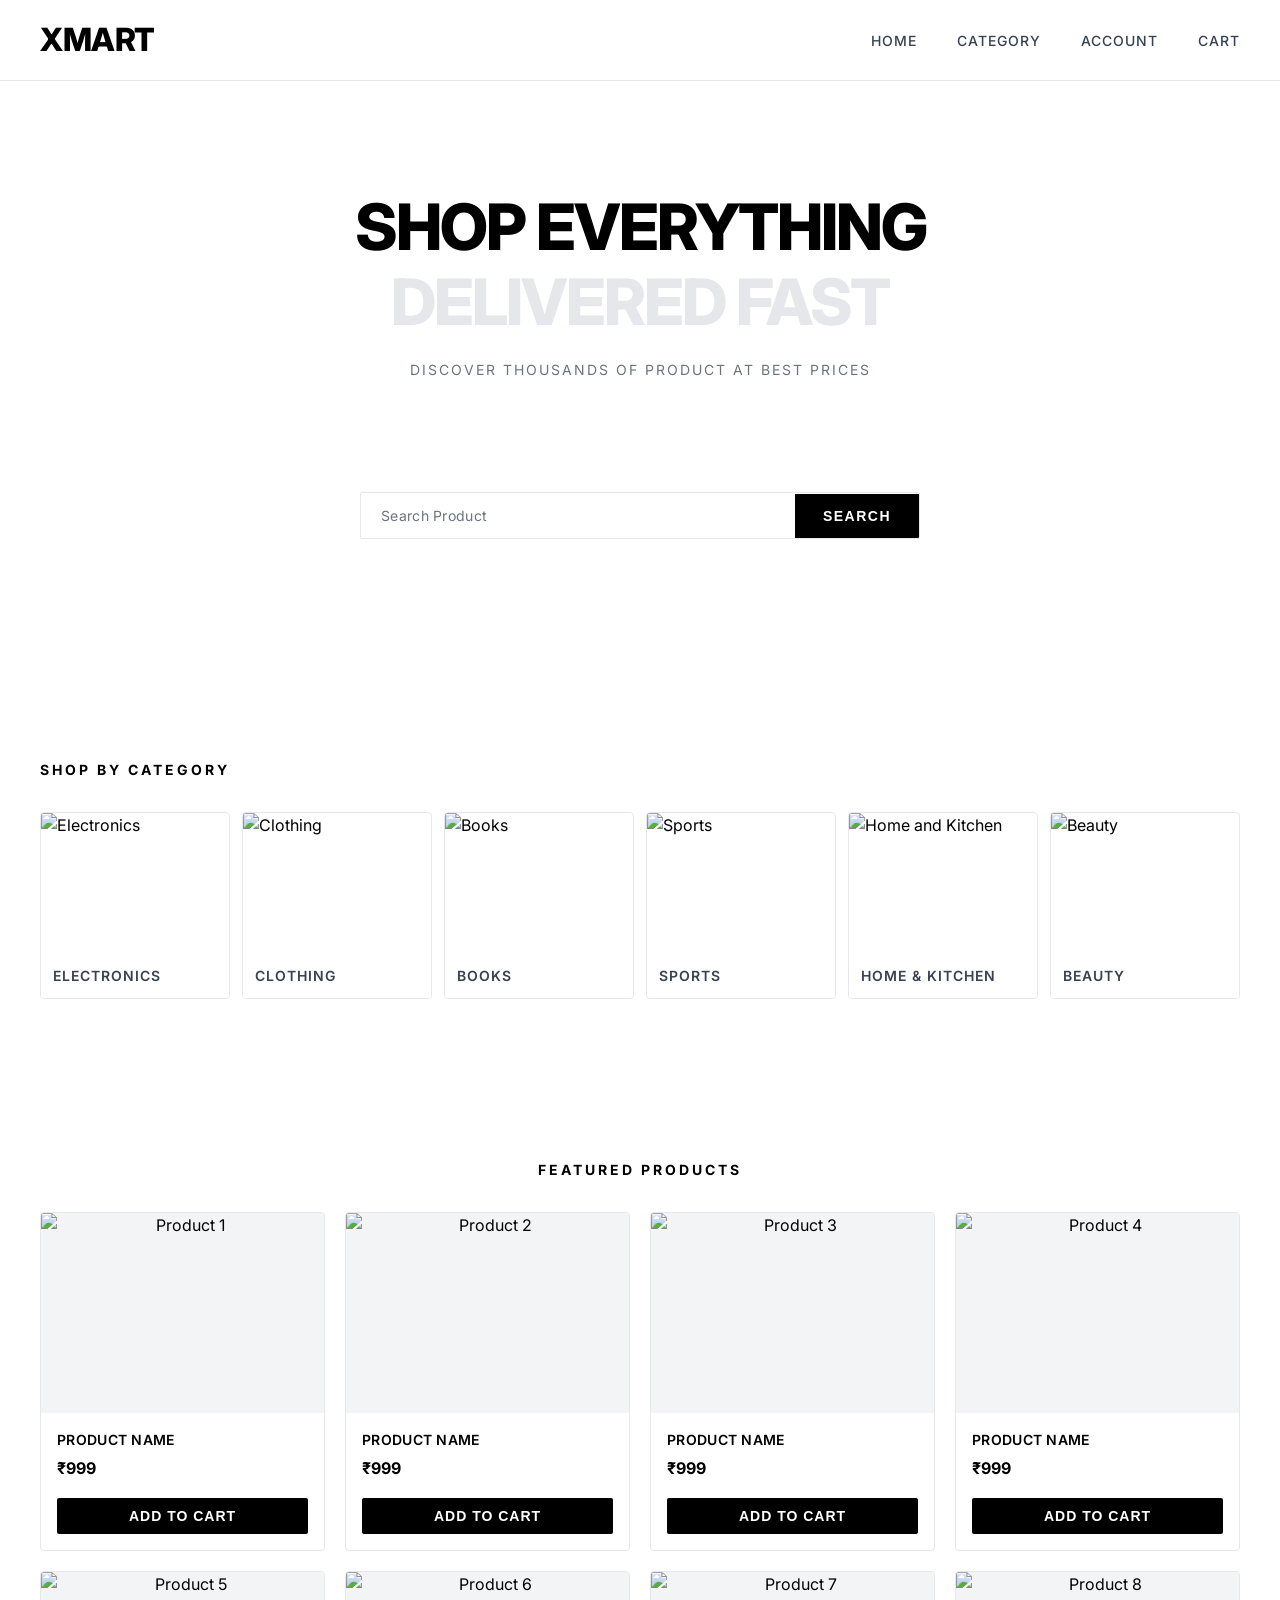
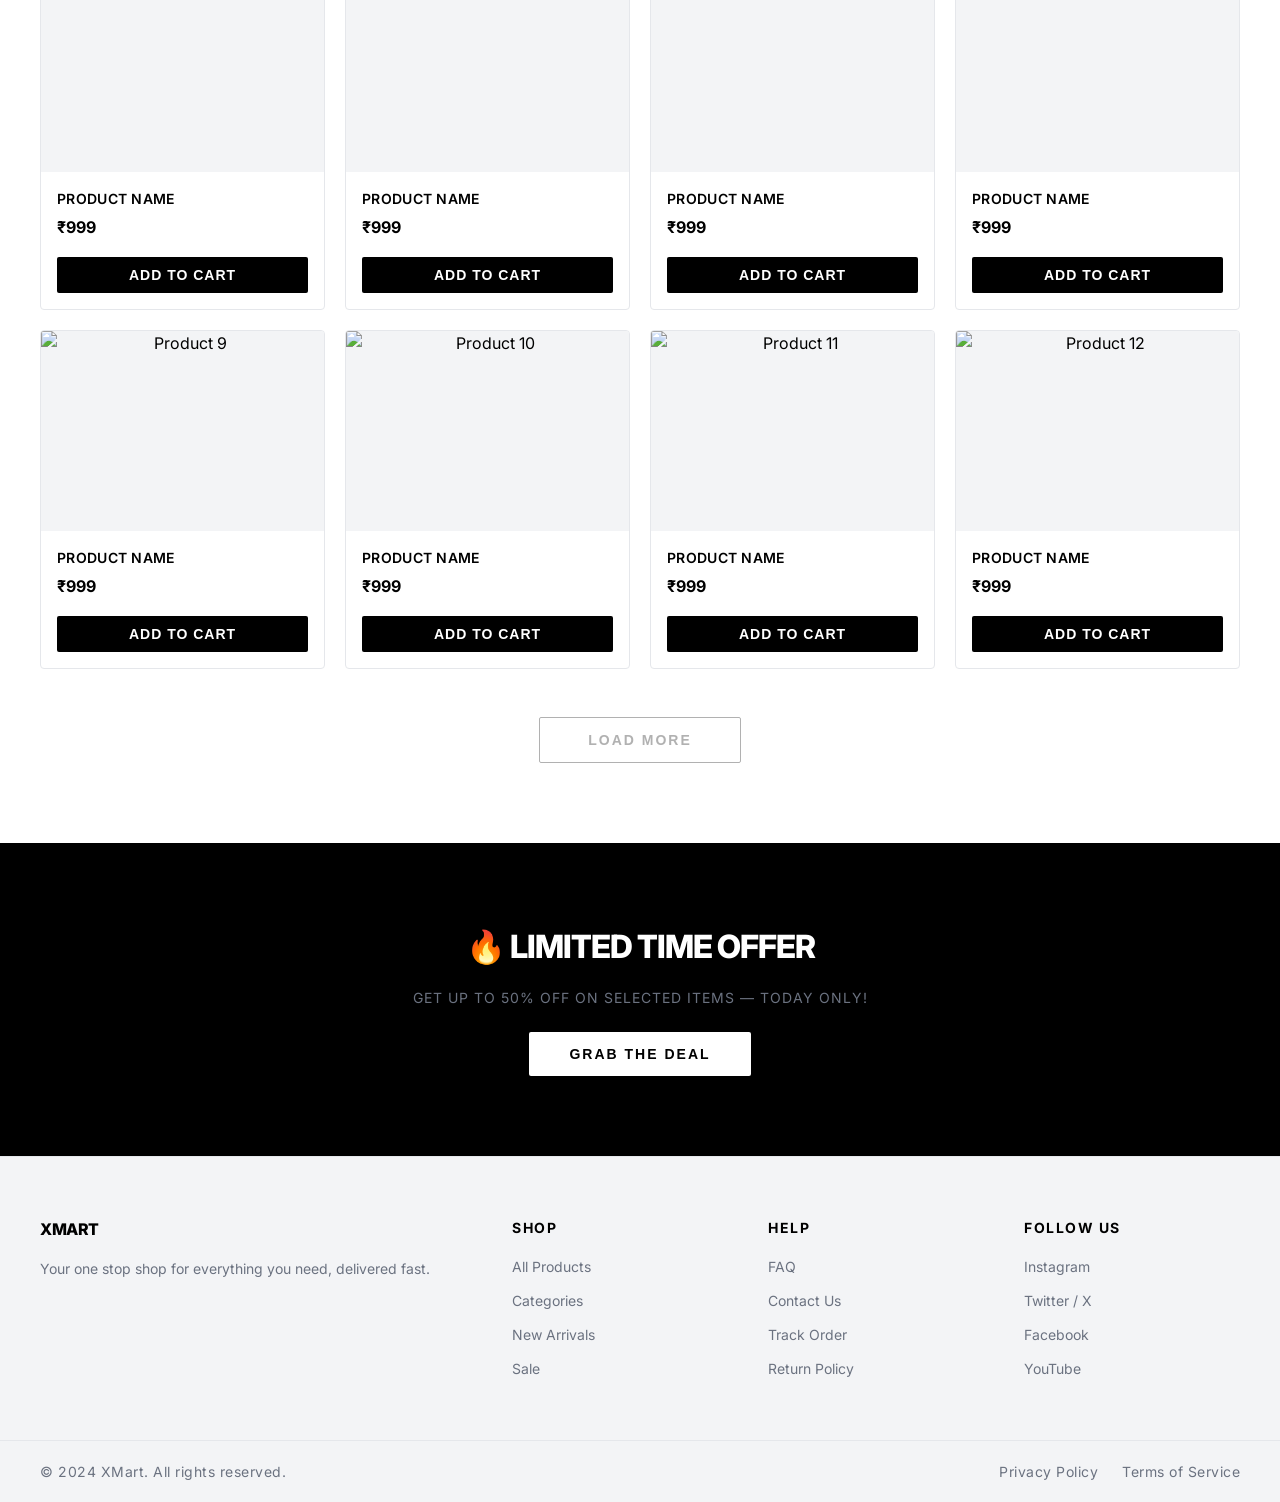
==== commit 960d3f8e: "Added links to pages in navbar and images" ====
--- a/client/pages/index.html
+++ b/client/pages/index.html
@@ -5,9 +5,9 @@
     <meta charset="UTF-8">
     <meta name="viewport" content="width=device-width, initial-scale=1.0">
     <title>Home - XMart</title>
-    <link rel="stylesheet" href="/client/css/global.css">
-    <link rel="stylesheet" href="/client/css/style.css">
-    <link rel="stylesheet" href="/client/css/home.css">
+    <link rel="stylesheet" href="../css/global.css">
+    <link rel="stylesheet" href="../css/style.css">
+    <link rel="stylesheet" href="../css/home.css">
 </head>
 
 <body>
@@ -17,9 +17,9 @@
                 <h1>XMart</h1>
                 <ul>
                     <li><a href="#">Home</a></li>
-                    <li><a href="#">Category</a></li>
-                    <li><a href="#">Account</a></li>
-                    <li><a href="#">Cart</a></li>
+                    <li><a href="./products.html">Category</a></li>
+                    <li><a href="./account.html">Account</a></li>
+                    <li><a href="./cart.html">Cart</a></li>
                 </ul>
             </nav>
         </header>
@@ -71,173 +71,170 @@
                         <p>Beauty</p>
                     </div>
                 </div>
-    </div>
-    </section>
-    <section class="featured-products">
-        <h2>Featured Products</h2>
-        <div class="product-grid" id="productgrid">
-            <article class="product-card">
-                <img src="/client/assets/images/product1.jpg" alt="Product 1" />
-                <div class="product-info">
-                    <h3>Product Name</h3>
-                    <p class="product-price">₹999</p>
-                    <button class="add-to-cart">Add to Cart</button>
-                </div>
-            </article>
-            <article class="product-card">
-                <img src="/client/assets/images/product1.jpg" alt="Product 2" />
-                <div class="product-info">
-                    <h3>Product Name</h3>
-                    <p class="product-price">₹999</p>
-                    <button class="add-to-cart">Add to Cart</button>
-                </div>
-            </article>
-            <article class="product-card">
-                <img src="/client/assets/images/product1.jpg" alt="Product 3" />
-                <div class="product-info">
-                    <h3>Product Name</h3>
-                    <p class="product-price">₹999</p>
-                    <button class="add-to-cart">Add to Cart</button>
-                </div>
-            </article>
-            <article class="product-card">
-                <img src="/client/assets/images/product1.jpg" alt="Product 4" />
-                <div class="product-info">
-                    <h3>Product Name</h3>
-                    <p class="product-price">₹999</p>
-                    <button class="add-to-cart">Add to Cart</button>
-                </div>
-            </article>
-            <article class="product-card">
-                <img src="/client/assets/images/product1.jpg" alt="Product 5" />
-                <div class="product-info">
-                    <h3>Product Name</h3>
-                    <p class="product-price">₹999</p>
-                    <button class="add-to-cart">Add to Cart</button>
-                </div>
-            </article>
-            <article class="product-card">
-                <img src="/client/assets/images/product1.jpg" alt="Product 6" />
-                <div class="product-info">
-                    <h3>Product Name</h3>
-                    <p class="product-price">₹999</p>
-                    <button class="add-to-cart">Add to Cart</button>
-                </div>
-            </article>
-            <article class="product-card">
-                <img src="/client/assets/images/product1.jpg" alt="Product 7" />
-                <div class="product-info">
-                    <h3>Product Name</h3>
-                    <p class="product-price">₹999</p>
-                    <button class="add-to-cart">Add to Cart</button>
-                </div>
-            </article>
-            <article class="product-card">
-                <img src="/client/assets/images/product1.jpg" alt="Product 8" />
-                <div class="product-info">
-                    <h3>Product Name</h3>
-                    <p class="product-price">₹999</p>
-                    <button class="add-to-cart">Add to Cart</button>
-                </div>
-            </article>
-            <article class="product-card">
-                <img src="/client/assets/images/product1.jpg" alt="Product 9" />
-                <div class="product-info">
-                    <h3>Product Name</h3>
-                    <p class="product-price">₹999</p>
-                    <button class="add-to-cart">Add to Cart</button>
-                </div>
-            </article>
-            <article class="product-card">
-                <img src="/client/assets/images/product1.jpg" alt="Product 10" />
-                <div class="product-info">
-                    <h3>Product Name</h3>
-                    <p class="product-price">₹999</p>
-                    <button class="add-to-cart">Add to Cart</button>
-                </div>
-            </article>
-            <article class="product-card">
-                <img src="/client/assets/images/product1.jpg" alt="Product 11" />
-                <div class="product-info">
-                    <h3>Product Name</h3>
-                    <p class="product-price">₹999</p>
-                    <button class="add-to-cart">Add to Cart</button>
-                </div>
-            </article>
-            <article class="product-card">
-                <img src="/client/assets/images/product1.jpg" alt="Product 12" />
-                <div class="product-info">
-                    <h3>Product Name</h3>
-                    <p class="product-price">₹999</p>
-                    <button class="add-to-cart">Add to Cart</button>
-                </div>
-            </article>
-        </div>
-        <button class="btn-load-more" id="loadMoreBtn" disabled>
-            Load More
-        </button>
-    </section>
-    <section class="offer-banner">
-        <div class="offer-content">
-            <h2>🔥 Limited Time Offer</h2>
-            <p>Get up to 50% off on selected items — today only!</p>
-            <button class="btn-primary">Grab the Deal</button>
-        </div>
-    </section>
-    </main>
-    <footer>
-        <div class="footer-container">
-
-            <!-- Column 1 — Brand -->
-            <div class="footer-col">
-                <h2>XMart</h2>
-                <p>Your one stop shop for everything you need, delivered fast.</p>
+            </section>
+
+            <section class="featured-products">
+                <h2>Featured Products</h2>
+                <div class="product-grid" id="productgrid">
+                    <article class="product-card">
+                        <img src="/client/assets/images/product1.jpg" alt="Product 1" />
+                        <div class="product-info">
+                            <h3>Product Name</h3>
+                            <p class="product-price">₹999</p>
+                            <button class="add-to-cart">Add to Cart</button>
+                        </div>
+                    </article>
+                    <article class="product-card">
+                        <img src="/client/assets/images/product1.jpg" alt="Product 2" />
+                        <div class="product-info">
+                            <h3>Product Name</h3>
+                            <p class="product-price">₹999</p>
+                            <button class="add-to-cart">Add to Cart</button>
+                        </div>
+                    </article>
+                    <article class="product-card">
+                        <img src="/client/assets/images/product1.jpg" alt="Product 3" />
+                        <div class="product-info">
+                            <h3>Product Name</h3>
+                            <p class="product-price">₹999</p>
+                            <button class="add-to-cart">Add to Cart</button>
+                        </div>
+                    </article>
+                    <article class="product-card">
+                        <img src="/client/assets/images/product1.jpg" alt="Product 4" />
+                        <div class="product-info">
+                            <h3>Product Name</h3>
+                            <p class="product-price">₹999</p>
+                            <button class="add-to-cart">Add to Cart</button>
+                        </div>
+                    </article>
+                    <article class="product-card">
+                        <img src="/client/assets/images/product1.jpg" alt="Product 5" />
+                        <div class="product-info">
+                            <h3>Product Name</h3>
+                            <p class="product-price">₹999</p>
+                            <button class="add-to-cart">Add to Cart</button>
+                        </div>
+                    </article>
+                    <article class="product-card">
+                        <img src="/client/assets/images/product1.jpg" alt="Product 6" />
+                        <div class="product-info">
+                            <h3>Product Name</h3>
+                            <p class="product-price">₹999</p>
+                            <button class="add-to-cart">Add to Cart</button>
+                        </div>
+                    </article>
+                    <article class="product-card">
+                        <img src="/client/assets/images/product1.jpg" alt="Product 7" />
+                        <div class="product-info">
+                            <h3>Product Name</h3>
+                            <p class="product-price">₹999</p>
+                            <button class="add-to-cart">Add to Cart</button>
+                        </div>
+                    </article>
+                    <article class="product-card">
+                        <img src="/client/assets/images/product1.jpg" alt="Product 8" />
+                        <div class="product-info">
+                            <h3>Product Name</h3>
+                            <p class="product-price">₹999</p>
+                            <button class="add-to-cart">Add to Cart</button>
+                        </div>
+                    </article>
+                    <article class="product-card">
+                        <img src="/client/assets/images/product1.jpg" alt="Product 9" />
+                        <div class="product-info">
+                            <h3>Product Name</h3>
+                            <p class="product-price">₹999</p>
+                            <button class="add-to-cart">Add to Cart</button>
+                        </div>
+                    </article>
+                    <article class="product-card">
+                        <img src="/client/assets/images/product1.jpg" alt="Product 10" />
+                        <div class="product-info">
+                            <h3>Product Name</h3>
+                            <p class="product-price">₹999</p>
+                            <button class="add-to-cart">Add to Cart</button>
+                        </div>
+                    </article>
+                    <article class="product-card">
+                        <img src="/client/assets/images/product1.jpg" alt="Product 11" />
+                        <div class="product-info">
+                            <h3>Product Name</h3>
+                            <p class="product-price">₹999</p>
+                            <button class="add-to-cart">Add to Cart</button>
+                        </div>
+                    </article>
+                    <article class="product-card">
+                        <img src="/client/assets/images/product1.jpg" alt="Product 12" />
+                        <div class="product-info">
+                            <h3>Product Name</h3>
+                            <p class="product-price">₹999</p>
+                            <button class="add-to-cart">Add to Cart</button>
+                        </div>
+                    </article>
+                </div>
+                <button class="btn-load-more" id="loadMoreBtn" disabled>
+                    Load More
+                </button>
+            </section>
+            <section class="offer-banner">
+                <div class="offer-content">
+                    <h2>🔥 Limited Time Offer</h2>
+                    <p>Get up to 50% off on selected items — today only!</p>
+                    <button class="btn-primary">Grab the Deal</button>
+                </div>
+            </section>
+        </main>
+        <footer>
+            <div class="footer-container">
+
+                <div class="footer-col">
+                    <h2>XMart</h2>
+                    <p>Your one stop shop for everything you need, delivered fast.</p>
+                </div>
+
+                <div class="footer-col">
+                    <h4>Shop</h4>
+                    <ul>
+                        <li><a href="#">All Products</a></li>
+                        <li><a href="#">Categories</a></li>
+                        <li><a href="#">New Arrivals</a></li>
+                        <li><a href="#">Sale</a></li>
+                    </ul>
+                </div>
+
+                <div class="footer-col">
+                    <h4>Help</h4>
+                    <ul>
+                        <li><a href="#">FAQ</a></li>
+                        <li><a href="#">Contact Us</a></li>
+                        <li><a href="#">Track Order</a></li>
+                        <li><a href="#">Return Policy</a></li>
+                    </ul>
+                </div>
+
+                <!-- Column 4 — Follow Us -->
+                <div class="footer-col">
+                    <h4>Follow Us</h4>
+                    <ul>
+                        <li><a href="#">Instagram</a></li>
+                        <li><a href="#">Twitter / X</a></li>
+                        <li><a href="#">Facebook</a></li>
+                        <li><a href="#">YouTube</a></li>
+                    </ul>
+                </div>
+
             </div>
 
-            <!-- Column 2 — Shop -->
-            <div class="footer-col">
-                <h4>Shop</h4>
-                <ul>
-                    <li><a href="#">All Products</a></li>
-                    <li><a href="#">Categories</a></li>
-                    <li><a href="#">New Arrivals</a></li>
-                    <li><a href="#">Sale</a></li>
-                </ul>
+            <!-- Bottom bar -->
+            <div class="footer-bottom">
+                <p>© 2024 XMart. All rights reserved.</p>
+                <div class="footer-bottom-links">
+                    <a href="#">Privacy Policy</a>
+                    <a href="#">Terms of Service</a>
+                </div>
             </div>
-
-            <!-- Column 3 — Help -->
-            <div class="footer-col">
-                <h4>Help</h4>
-                <ul>
-                    <li><a href="#">FAQ</a></li>
-                    <li><a href="#">Contact Us</a></li>
-                    <li><a href="#">Track Order</a></li>
-                    <li><a href="#">Return Policy</a></li>
-                </ul>
-            </div>
-
-            <!-- Column 4 — Follow Us -->
-            <div class="footer-col">
-                <h4>Follow Us</h4>
-                <ul>
-                    <li><a href="#">Instagram</a></li>
-                    <li><a href="#">Twitter / X</a></li>
-                    <li><a href="#">Facebook</a></li>
-                    <li><a href="#">YouTube</a></li>
-                </ul>
-            </div>
-
-        </div>
-
-        <!-- Bottom bar -->
-        <div class="footer-bottom">
-            <p>© 2024 XMart. All rights reserved.</p>
-            <div class="footer-bottom-links">
-                <a href="#">Privacy Policy</a>
-                <a href="#">Terms of Service</a>
-            </div>
-        </div>
-    </footer>
+        </footer>
     </div>
 </body>
 
--- a/client/css/global.css
+++ b/client/css/global.css
@@ -4,6 +4,7 @@
     /* Colors */
     --black: #000000;
     --white: #ffffff;
+    --green: #16a34a;
     --gray-light: #f3f4f6;
     --gray-mid: #e5e7eb;
     --gray-dark: #374151;
@@ -34,7 +35,4 @@
     font-size: var(--font-size-base);
     line-height: 1.5;
     overflow-x: hidden;
-    display: flex;
-    flex-direction: column;
-    min-height: 100vh;
 }
--- a/client/css/style.css
+++ b/client/css/style.css
@@ -2,11 +2,12 @@
    HEADER
 ================================ */
 header {
+    position: fixed;      /* always sticks, no exceptions */
+    top: 0;
+    left: 0;
+    width: 100%;
+    z-index: 100;
     background-color: var(--white);
-    position: sticky;
-    top: 0;
-    z-index: 100;
-    width: 100%;
     border-bottom: 1px solid var(--gray-mid);
 }
 
@@ -65,6 +66,7 @@
 ================================ */
 main {
     flex: 1;
+    padding-top: 73px
 }
 
 /* ================================
@@ -252,3 +254,5 @@
     color: var(--black);
 }
 
+
+
--- a/client/css/home.css
+++ b/client/css/home.css
@@ -109,7 +109,6 @@
     letter-spacing: 3px;
     text-transform: uppercase;
     margin-bottom: 32px;
-    /* small uppercase label style — very modern */
 }
 
 .category-grid {
@@ -126,15 +125,12 @@
     display: flex;
     flex-direction: column;
     overflow: hidden;
-    /* clips image to card border radius */
 }
 
 .category-card img {
     width: 100%;
     height: 140px;
-    /* fixed height — all cards same size */
     object-fit: cover;
-    /* crops image neatly */
     transition: var(--transition);
 }
 
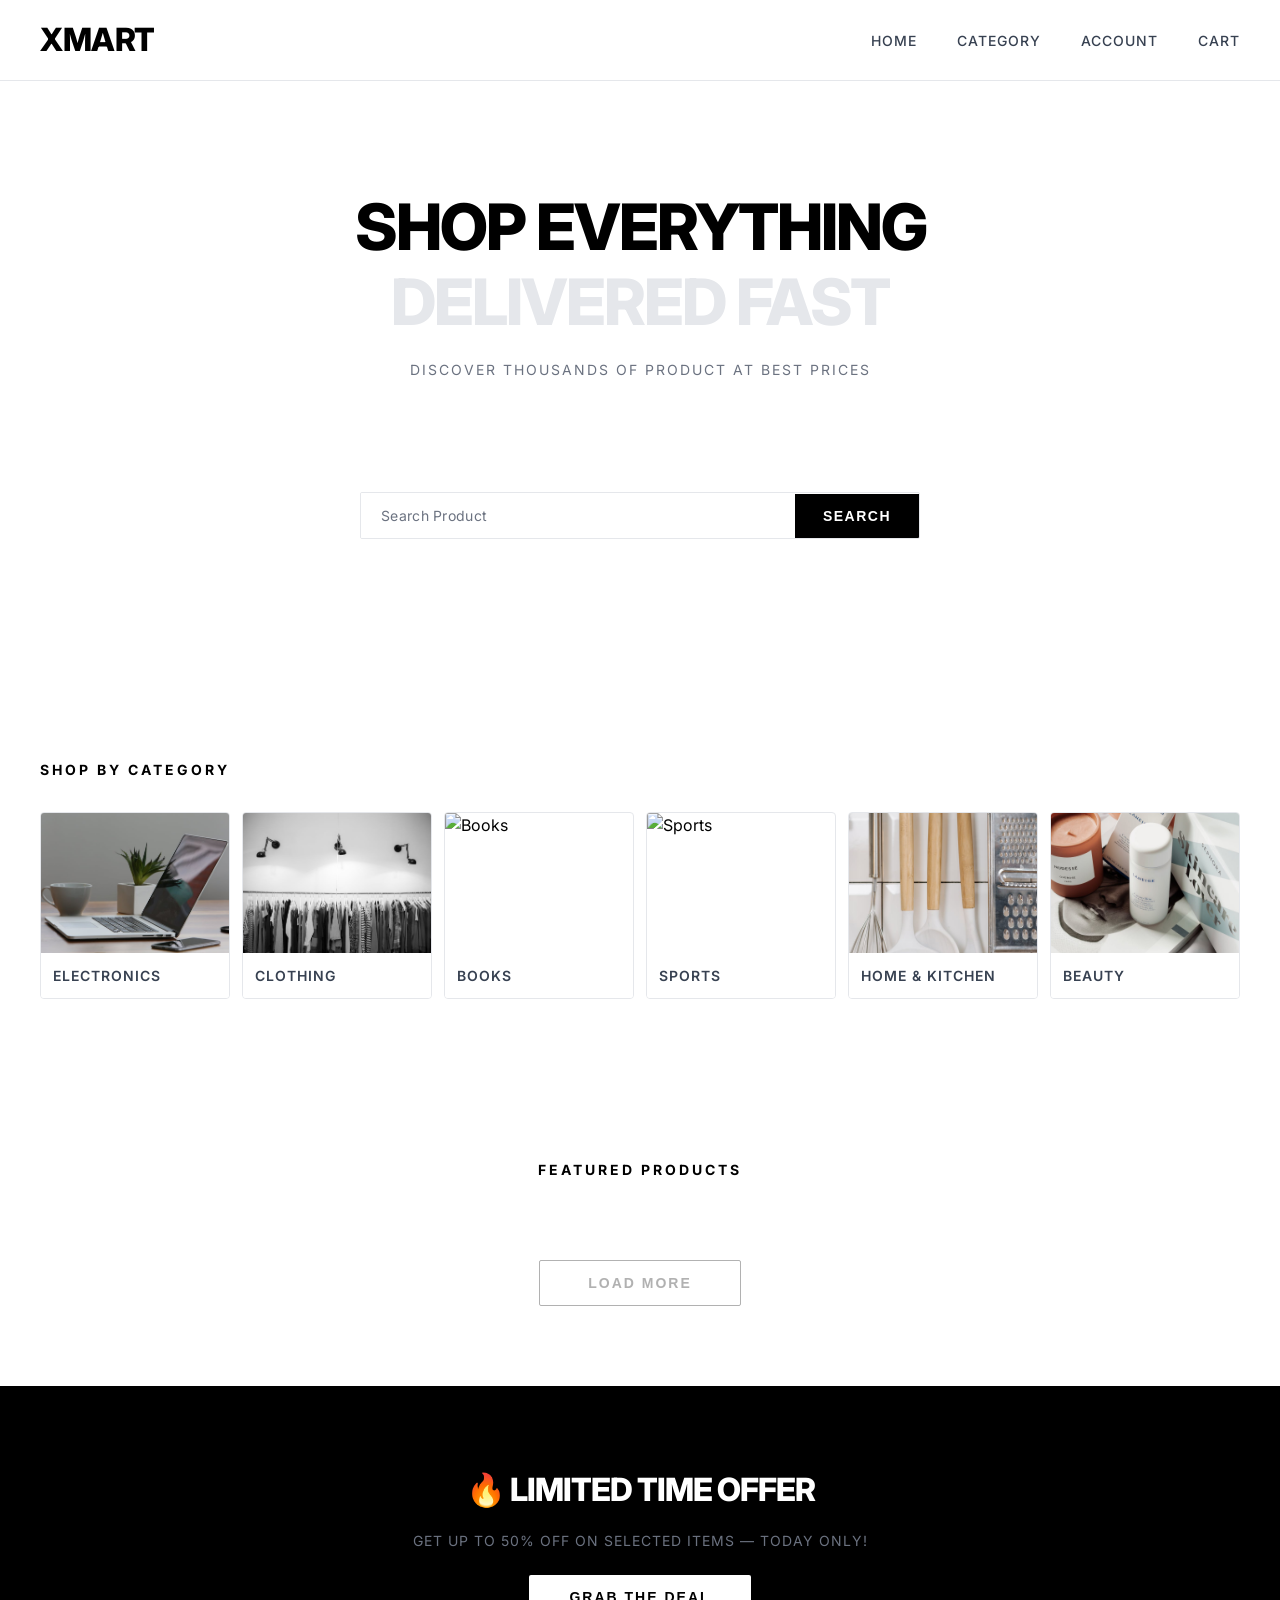
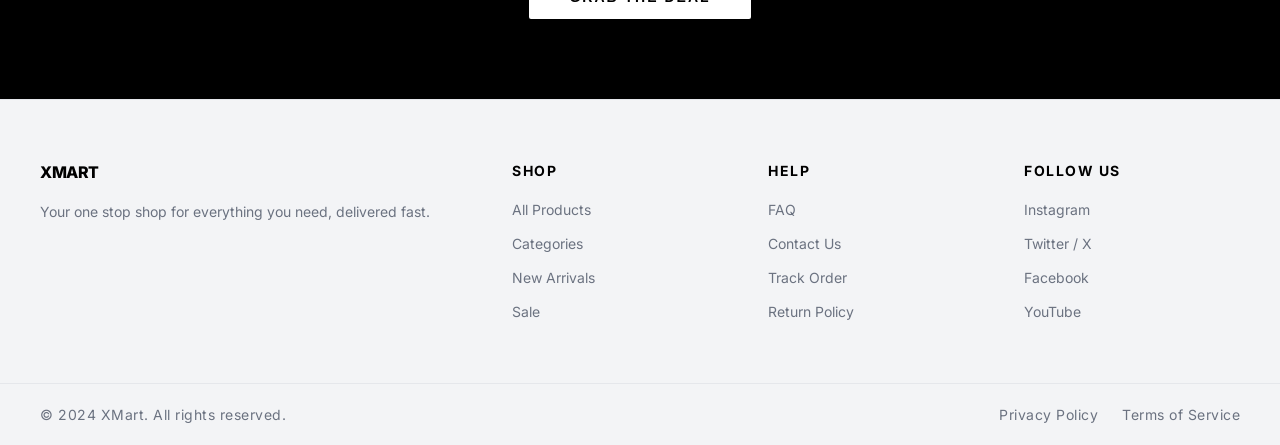
==== commit 3445aba8: "Replaced hard coded product grid with js handling" ====
--- a/client/pages/index.html
+++ b/client/pages/index.html
@@ -76,102 +76,6 @@
             <section class="featured-products">
                 <h2>Featured Products</h2>
                 <div class="product-grid" id="productgrid">
-                    <article class="product-card">
-                        <img src="/client/assets/images/product1.jpg" alt="Product 1" />
-                        <div class="product-info">
-                            <h3>Product Name</h3>
-                            <p class="product-price">₹999</p>
-                            <button class="add-to-cart">Add to Cart</button>
-                        </div>
-                    </article>
-                    <article class="product-card">
-                        <img src="/client/assets/images/product1.jpg" alt="Product 2" />
-                        <div class="product-info">
-                            <h3>Product Name</h3>
-                            <p class="product-price">₹999</p>
-                            <button class="add-to-cart">Add to Cart</button>
-                        </div>
-                    </article>
-                    <article class="product-card">
-                        <img src="/client/assets/images/product1.jpg" alt="Product 3" />
-                        <div class="product-info">
-                            <h3>Product Name</h3>
-                            <p class="product-price">₹999</p>
-                            <button class="add-to-cart">Add to Cart</button>
-                        </div>
-                    </article>
-                    <article class="product-card">
-                        <img src="/client/assets/images/product1.jpg" alt="Product 4" />
-                        <div class="product-info">
-                            <h3>Product Name</h3>
-                            <p class="product-price">₹999</p>
-                            <button class="add-to-cart">Add to Cart</button>
-                        </div>
-                    </article>
-                    <article class="product-card">
-                        <img src="/client/assets/images/product1.jpg" alt="Product 5" />
-                        <div class="product-info">
-                            <h3>Product Name</h3>
-                            <p class="product-price">₹999</p>
-                            <button class="add-to-cart">Add to Cart</button>
-                        </div>
-                    </article>
-                    <article class="product-card">
-                        <img src="/client/assets/images/product1.jpg" alt="Product 6" />
-                        <div class="product-info">
-                            <h3>Product Name</h3>
-                            <p class="product-price">₹999</p>
-                            <button class="add-to-cart">Add to Cart</button>
-                        </div>
-                    </article>
-                    <article class="product-card">
-                        <img src="/client/assets/images/product1.jpg" alt="Product 7" />
-                        <div class="product-info">
-                            <h3>Product Name</h3>
-                            <p class="product-price">₹999</p>
-                            <button class="add-to-cart">Add to Cart</button>
-                        </div>
-                    </article>
-                    <article class="product-card">
-                        <img src="/client/assets/images/product1.jpg" alt="Product 8" />
-                        <div class="product-info">
-                            <h3>Product Name</h3>
-                            <p class="product-price">₹999</p>
-                            <button class="add-to-cart">Add to Cart</button>
-                        </div>
-                    </article>
-                    <article class="product-card">
-                        <img src="/client/assets/images/product1.jpg" alt="Product 9" />
-                        <div class="product-info">
-                            <h3>Product Name</h3>
-                            <p class="product-price">₹999</p>
-                            <button class="add-to-cart">Add to Cart</button>
-                        </div>
-                    </article>
-                    <article class="product-card">
-                        <img src="/client/assets/images/product1.jpg" alt="Product 10" />
-                        <div class="product-info">
-                            <h3>Product Name</h3>
-                            <p class="product-price">₹999</p>
-                            <button class="add-to-cart">Add to Cart</button>
-                        </div>
-                    </article>
-                    <article class="product-card">
-                        <img src="/client/assets/images/product1.jpg" alt="Product 11" />
-                        <div class="product-info">
-                            <h3>Product Name</h3>
-                            <p class="product-price">₹999</p>
-                            <button class="add-to-cart">Add to Cart</button>
-                        </div>
-                    </article>
-                    <article class="product-card">
-                        <img src="/client/assets/images/product1.jpg" alt="Product 12" />
-                        <div class="product-info">
-                            <h3>Product Name</h3>
-                            <p class="product-price">₹999</p>
-                            <button class="add-to-cart">Add to Cart</button>
-                        </div>
-                    </article>
                 </div>
                 <button class="btn-load-more" id="loadMoreBtn" disabled>
                     Load More
@@ -236,6 +140,7 @@
             </div>
         </footer>
     </div>
+    <script src="../js/home.js"></script>
 </body>
 
 </html>
--- a/client/css/style.css
+++ b/client/css/style.css
@@ -94,6 +94,7 @@
     height: 200px;
     object-fit: cover;
     background-color: var(--gray-light);
+    border-bottom: 1px solid var(--gray-mid);
 }
 
 .product-info {
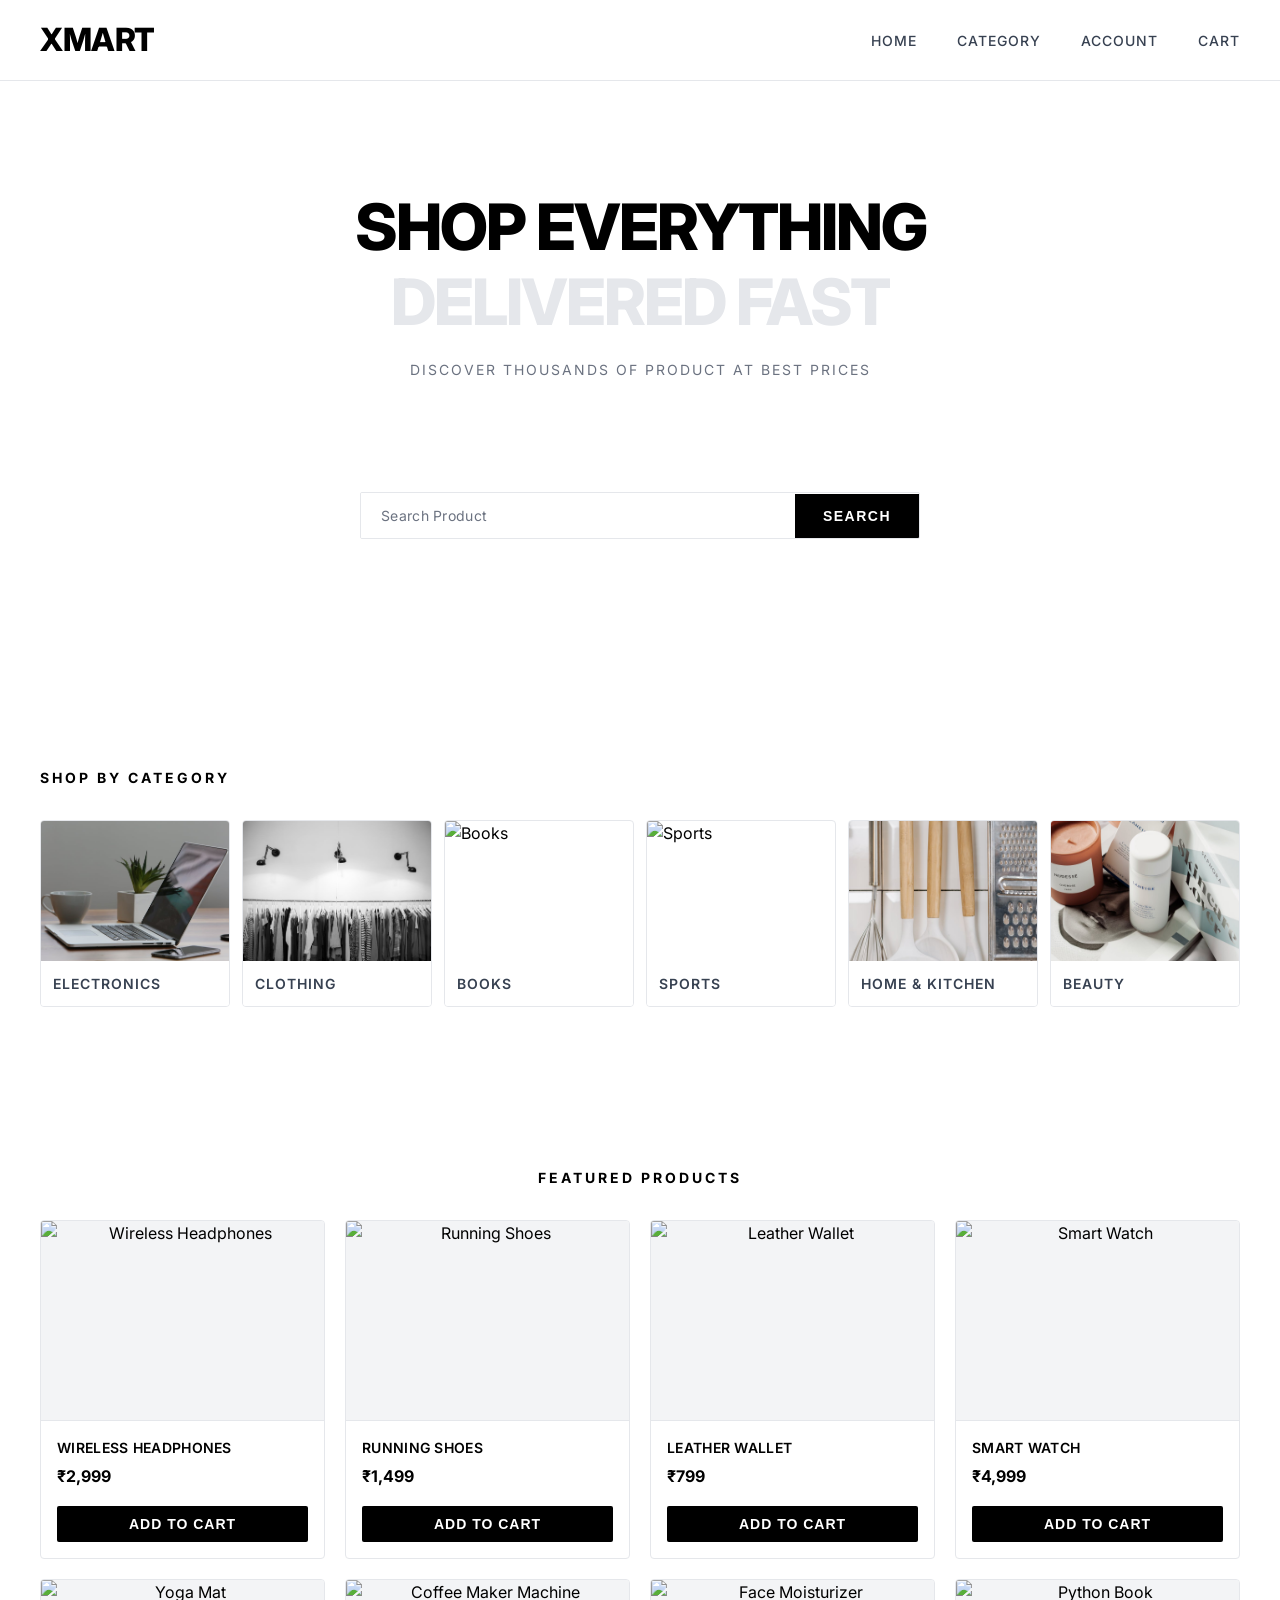
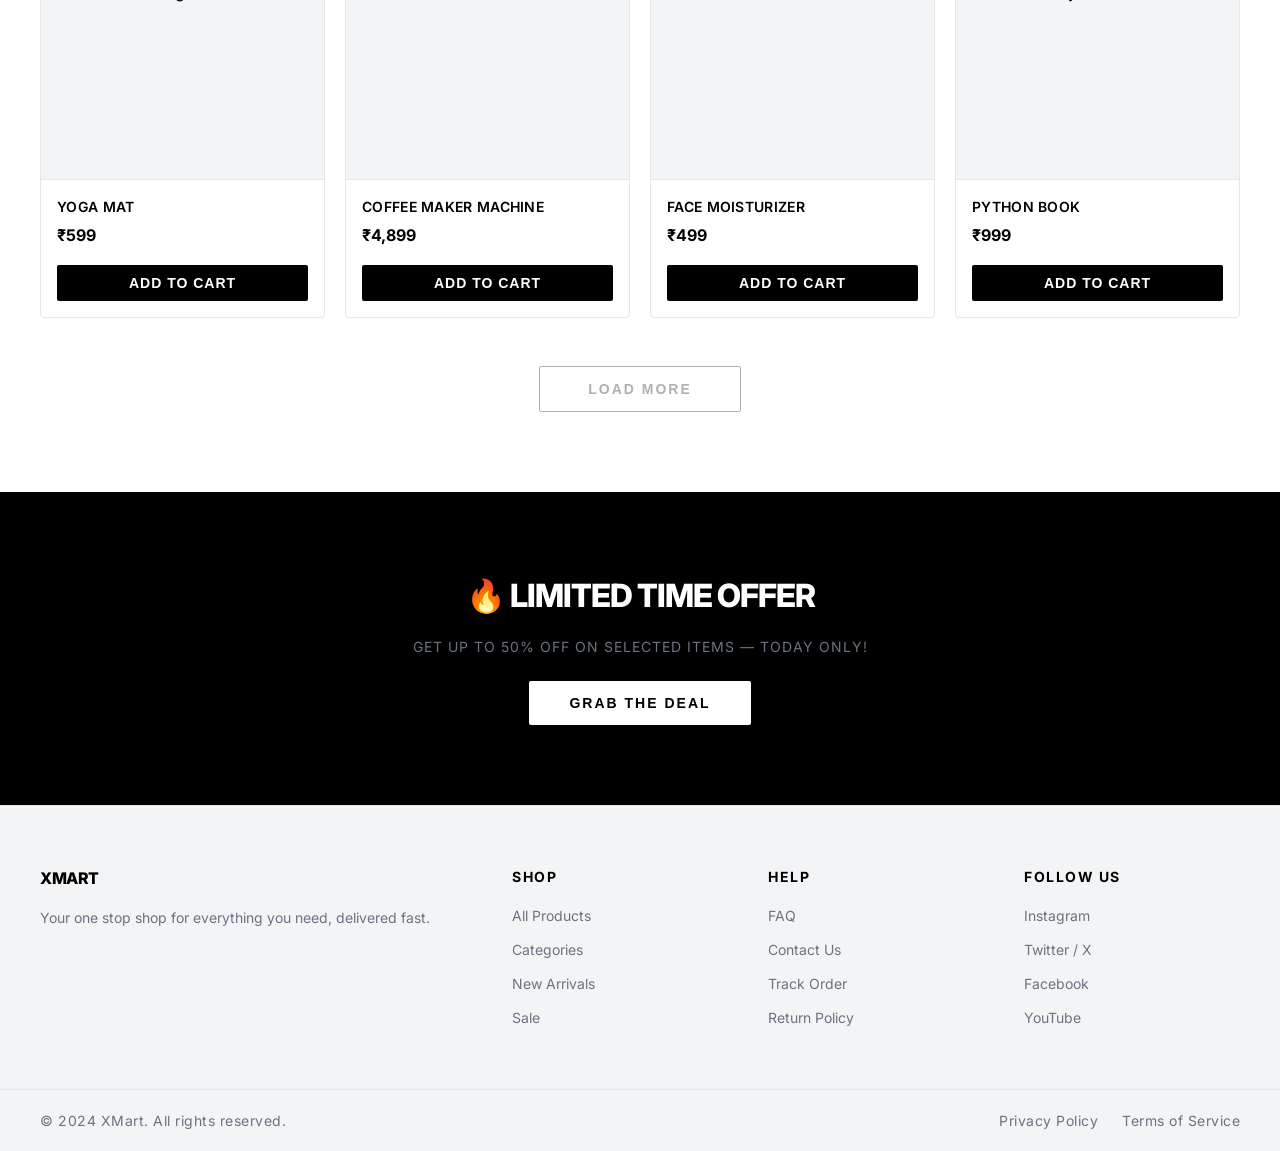
==== commit c7fca720: "Added a search dropdown Div" ====
--- a/client/pages/index.html
+++ b/client/pages/index.html
@@ -35,6 +35,7 @@
                         <input type="text" placeholder="Search Product">
                         <button>Search</button>
                     </div>
+                    <div class="search-dropdown"></div>
                 </div>
             </section>
             <!--Categories Card-->
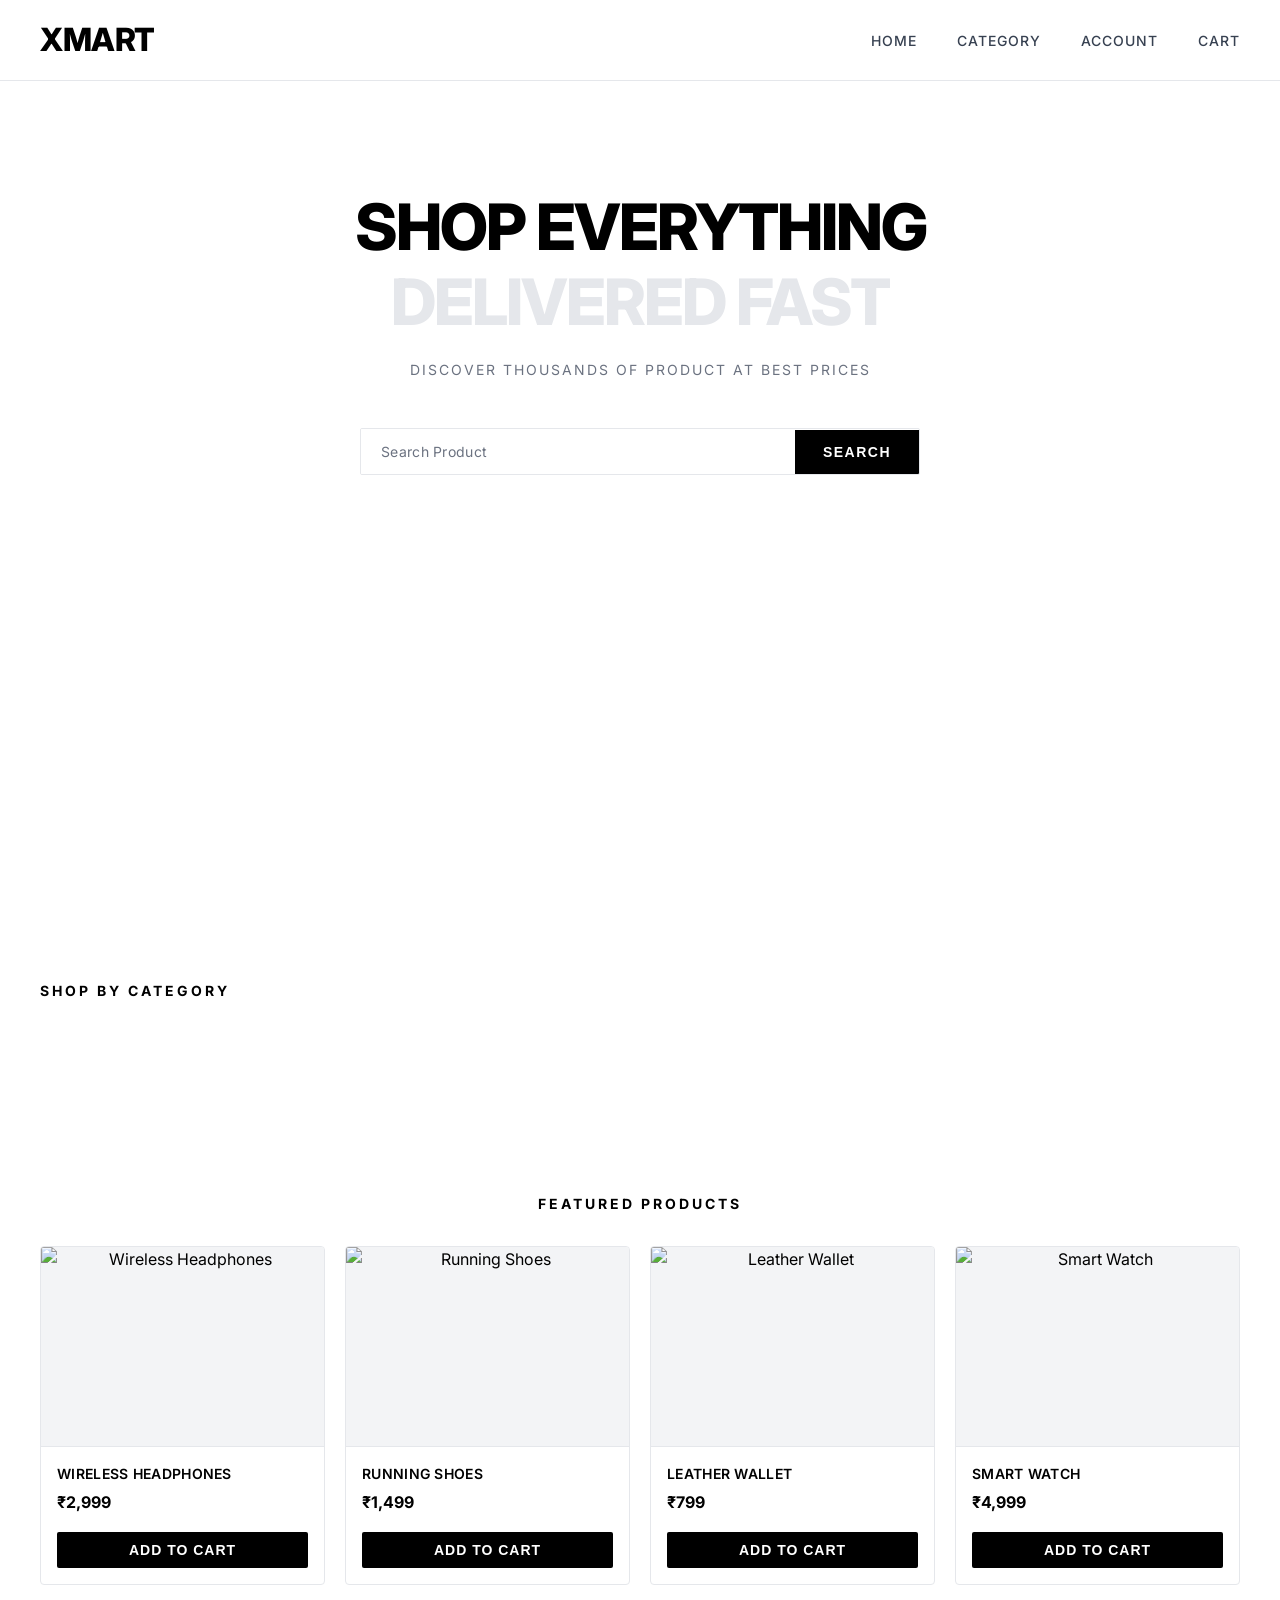
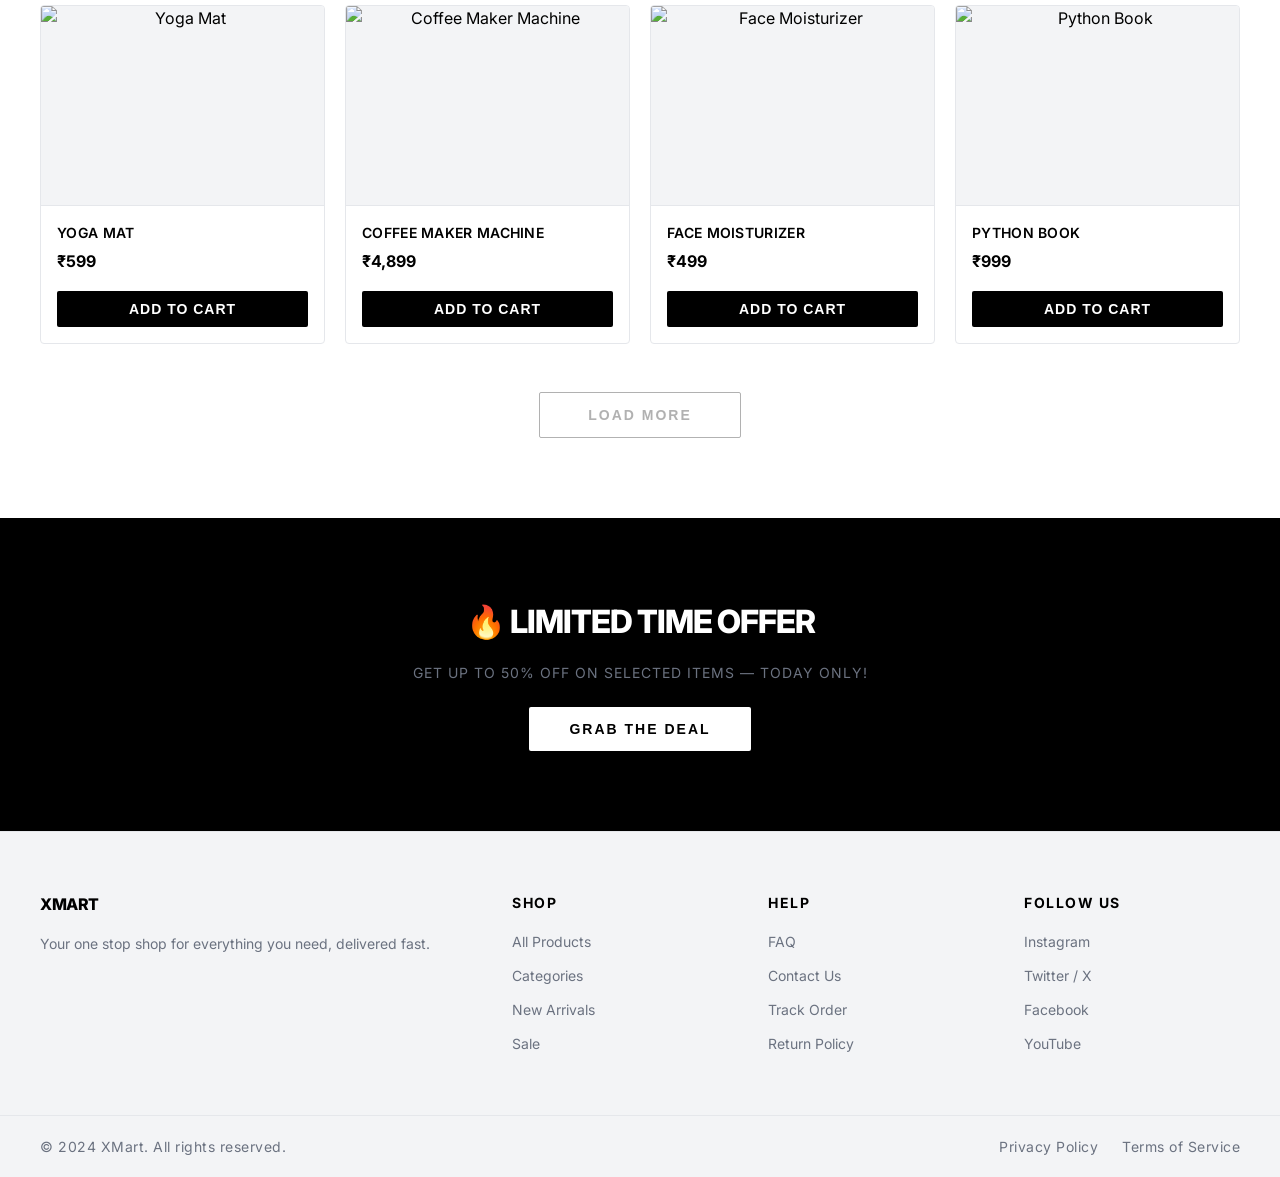
==== commit 8bd06d1b: "Remove hardcoded category grid" ====
--- a/client/pages/index.html
+++ b/client/pages/index.html
@@ -30,116 +30,90 @@
                     <h2>Shop Everything</h2>
                     <h2>Delivered Fast</h2>
                     <p>Discover thousands of product at best prices
-                    <p>
-                    <div class="search-bar">
-                        <input type="text" placeholder="Search Product">
-                        <button>Search</button>
-                    </div>
-                    <div class="search-dropdown"></div>
-                </div>
-            </section>
-            <!--Categories Card-->
-            <section class="categories">
-                <h2>Shop by Category</h2>
-                <div class="category-grid">
-                    <div class="category-card">
-                        <img src="../assets/images/categories/electronics.webp" alt="Electronics" />
-                        <p>Electronics</p>
-                    </div>
-
-                    <div class="category-card">
-                        <img src="../assets/images/categories/clothing.webp" alt="Clothing" />
-                        <p>Clothing</p>
-                    </div>
-
-                    <div class="category-card">
-                        <img src="../assets/images/categories/books.webp" alt="Books" />
-                        <p>Books</p>
-                    </div>
-
-                    <div class="category-card">
-                        <img src="../assets/images/categories/sports.webp" alt="Sports" />
-                        <p>Sports</p>
-                    </div>
-
-                    <div class="category-card">
-                        <img src="../assets/images/categories/home-kitchen.webp" alt="Home and Kitchen" />
-                        <p>Home & Kitchen</p>
-                    </div>
-
-                    <div class="category-card">
-                        <img src="../assets/images/categories/beauty.webp" alt="Beauty" />
-                        <p>Beauty</p>
+                    </p>
+                    <div class="search-bar-wrap">
+                        <div class="search-bar">
+                            <input type="text" placeholder="Search Product">
+                            <button>Search</button>
+                        </div>
+                        <div class="search-dropdown"></div>
                     </div>
                 </div>
             </section>
+    </div>
+    <!--Categories Card-->
+    <section class="categories">
+        <h2>Shop by Category</h2>
+        <div class="category-grid" id="categoryGrid">
+        </div>
+    </section>
 
-            <section class="featured-products">
-                <h2>Featured Products</h2>
-                <div class="product-grid" id="productgrid">
-                </div>
-                <button class="btn-load-more" id="loadMoreBtn" disabled>
-                    Load More
-                </button>
-            </section>
-            <section class="offer-banner">
-                <div class="offer-content">
-                    <h2>🔥 Limited Time Offer</h2>
-                    <p>Get up to 50% off on selected items — today only!</p>
-                    <button class="btn-primary">Grab the Deal</button>
-                </div>
-            </section>
-        </main>
-        <footer>
-            <div class="footer-container">
+    <section class="featured-products">
+        <h2>Featured Products</h2>
+        <div class="product-grid" id="productgrid">
+        </div>
+        <button class="btn-load-more" id="loadMoreBtn" >
+            Load More
+        </button>
+    </section>
+    <section class="offer-banner">
+        <div class="offer-content">
+            <h2>🔥 Limited Time Offer</h2>
+            <p>Get up to 50% off on selected items — today only!</p>
+            <button class="btn-primary">Grab the Deal</button>
+        </div>
+    </section>
+    </main>
+    <footer>
+        <div class="footer-container">
 
-                <div class="footer-col">
-                    <h2>XMart</h2>
-                    <p>Your one stop shop for everything you need, delivered fast.</p>
-                </div>
-
-                <div class="footer-col">
-                    <h4>Shop</h4>
-                    <ul>
-                        <li><a href="#">All Products</a></li>
-                        <li><a href="#">Categories</a></li>
-                        <li><a href="#">New Arrivals</a></li>
-                        <li><a href="#">Sale</a></li>
-                    </ul>
-                </div>
-
-                <div class="footer-col">
-                    <h4>Help</h4>
-                    <ul>
-                        <li><a href="#">FAQ</a></li>
-                        <li><a href="#">Contact Us</a></li>
-                        <li><a href="#">Track Order</a></li>
-                        <li><a href="#">Return Policy</a></li>
-                    </ul>
-                </div>
-
-                <!-- Column 4 — Follow Us -->
-                <div class="footer-col">
-                    <h4>Follow Us</h4>
-                    <ul>
-                        <li><a href="#">Instagram</a></li>
-                        <li><a href="#">Twitter / X</a></li>
-                        <li><a href="#">Facebook</a></li>
-                        <li><a href="#">YouTube</a></li>
-                    </ul>
-                </div>
-
+            <div class="footer-col">
+                <h2>XMart</h2>
+                <p>Your one stop shop for everything you need, delivered fast.</p>
             </div>
 
-            <!-- Bottom bar -->
-            <div class="footer-bottom">
-                <p>© 2024 XMart. All rights reserved.</p>
-                <div class="footer-bottom-links">
-                    <a href="#">Privacy Policy</a>
-                    <a href="#">Terms of Service</a>
-                </div>
+            <div class="footer-col">
+                <h4>Shop</h4>
+                <ul>
+                    <li><a href="#">All Products</a></li>
+                    <li><a href="#">Categories</a></li>
+                    <li><a href="#">New Arrivals</a></li>
+                    <li><a href="#">Sale</a></li>
+                </ul>
             </div>
-        </footer>
+
+            <div class="footer-col">
+                <h4>Help</h4>
+                <ul>
+                    <li><a href="#">FAQ</a></li>
+                    <li><a href="#">Contact Us</a></li>
+                    <li><a href="#">Track Order</a></li>
+                    <li><a href="#">Return Policy</a></li>
+                </ul>
+            </div>
+
+            <!-- Column 4 — Follow Us -->
+            <div class="footer-col">
+                <h4>Follow Us</h4>
+                <ul>
+                    <li><a href="#">Instagram</a></li>
+                    <li><a href="#">Twitter / X</a></li>
+                    <li><a href="#">Facebook</a></li>
+                    <li><a href="#">YouTube</a></li>
+                </ul>
+            </div>
+
+        </div>
+
+        <!-- Bottom bar -->
+        <div class="footer-bottom">
+            <p>© 2024 XMart. All rights reserved.</p>
+            <div class="footer-bottom-links">
+                <a href="#">Privacy Policy</a>
+                <a href="#">Terms of Service</a>
+            </div>
+        </div>
+    </footer>
     </div>
     <script src="../js/home.js"></script>
 </body>
--- a/client/css/home.css
+++ b/client/css/home.css
@@ -43,6 +43,13 @@
 /* ================================
    SEARCH BAR
 ================================ */
+/*Search bar wrap*/
+.search-bar-wrap {
+    position: relative;
+    width: 100%;
+    max-width: 560px;
+}
+/*Search bar*/
 .search-bar {
     display: flex;
     align-items: center;
@@ -56,7 +63,6 @@
 
 .search-bar:focus-within {
     border-color: var(--black);
-    /* entire bar gets black border when focused */
 }
 
 .search-bar input {
@@ -91,6 +97,59 @@
 
 .search-bar button:hover {
     background-color: var(--gray-dark);
+}
+
+.search-dropdown{
+    position: absolute;
+    top: 100%;
+    left: 0;
+    right: 0;
+    background-color: var(--white);
+    border: 1px solid var(--gray-mid);
+    border-top: none;
+    border-radius: 0 0 4px 4px;
+    z-index: 50;
+    display: none;
+    max-height: 320px;
+    overflow-y: auto;
+    box-shadow: 0 8px 24px rgba(0, 0, 0, 0.08);
+}
+/* ================================
+   DROPDOWN ITEM
+================================ */
+.dropdown-item {
+    display: flex;
+    align-items: center;
+    gap: 12px;
+    padding: 12px 16px;
+    cursor: pointer;
+    border-bottom: 1px solid var(--gray-mid);
+    transition: var(--transition);
+}
+
+.dropdown-item:last-child {
+    border-bottom: none;
+}
+
+.dropdown-item:hover {
+    background-color: var(--gray-light);
+}
+
+.dropdown-item-name {
+    font-size: var(--font-size-small);
+    font-weight: 600;
+    color: var(--black);
+    text-transform: uppercase;
+    letter-spacing: 0.3px;
+}
+
+.dropdown-item-category {
+    font-size: 11px;
+    color: var(--text-muted);
+    font-weight: 500;
+    text-transform: uppercase;
+    letter-spacing: 1px;
+    margin-left: auto;
 }
 
 /* ================================
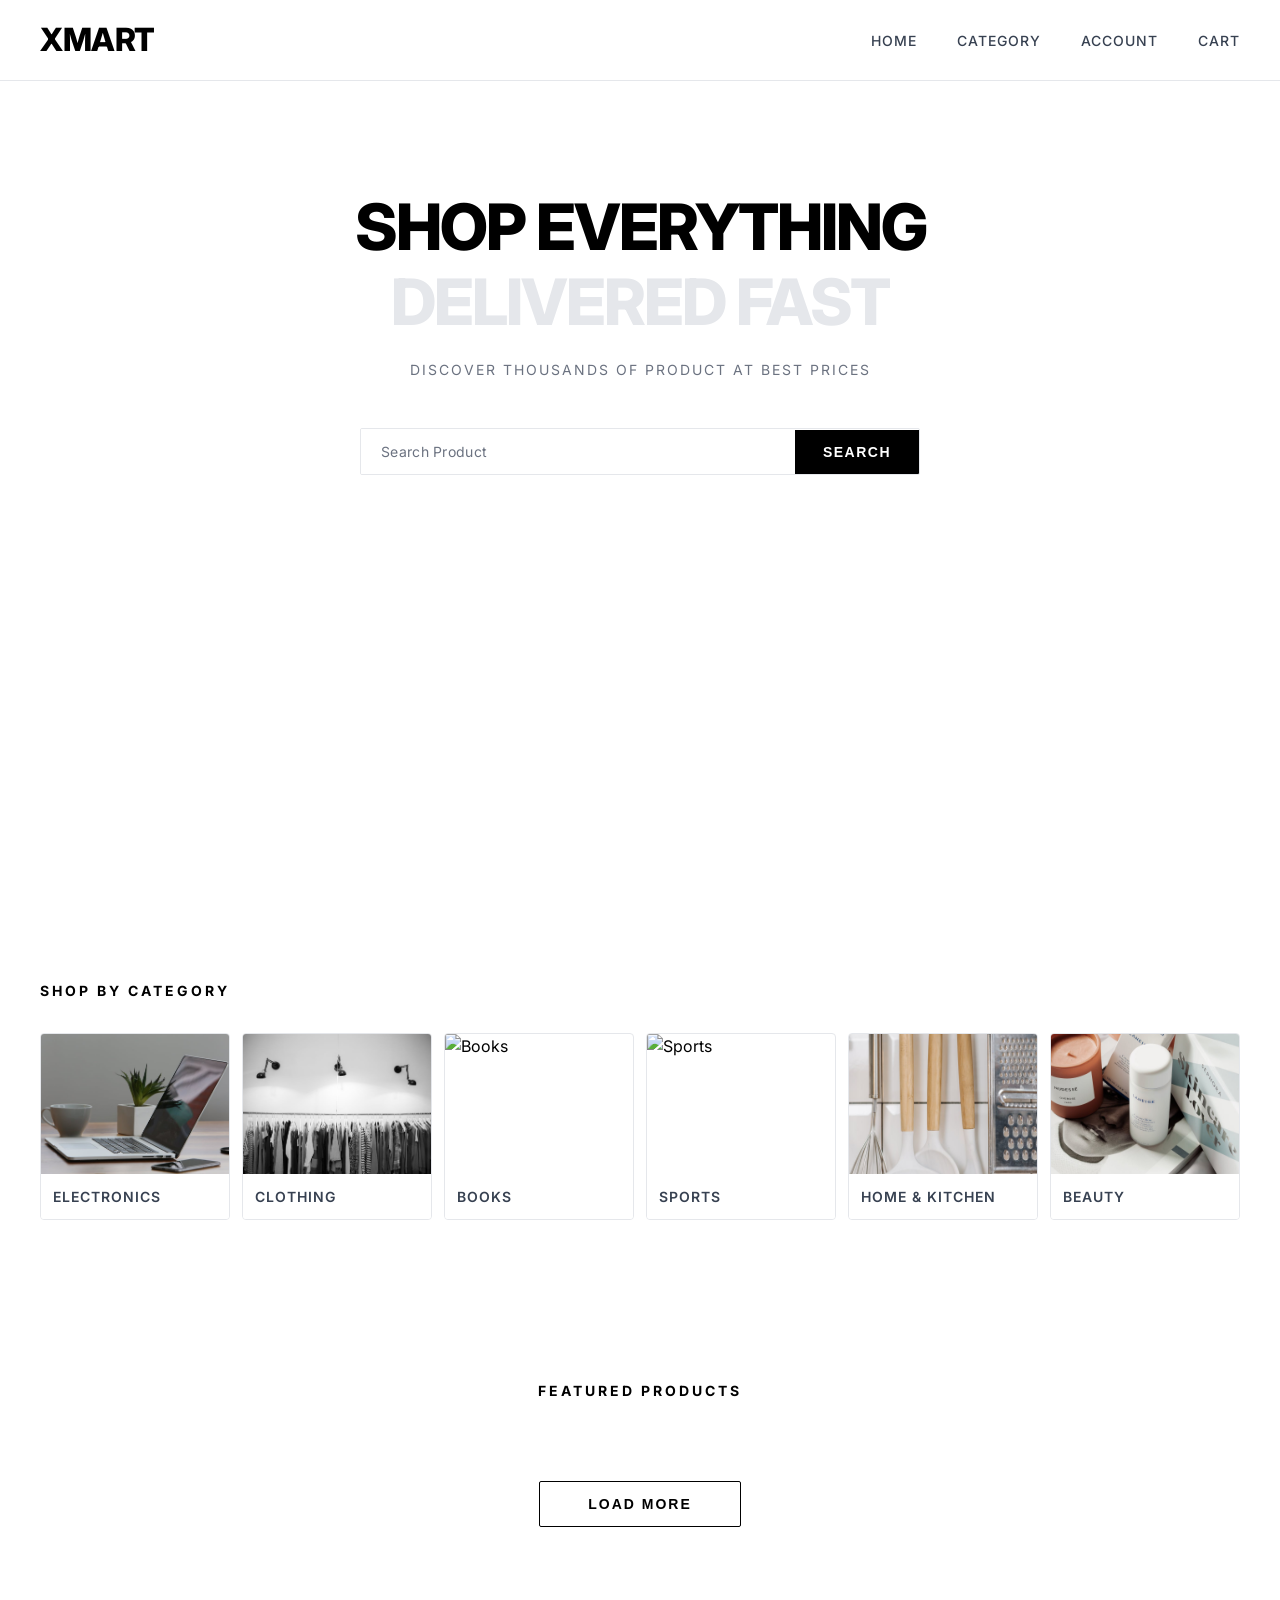
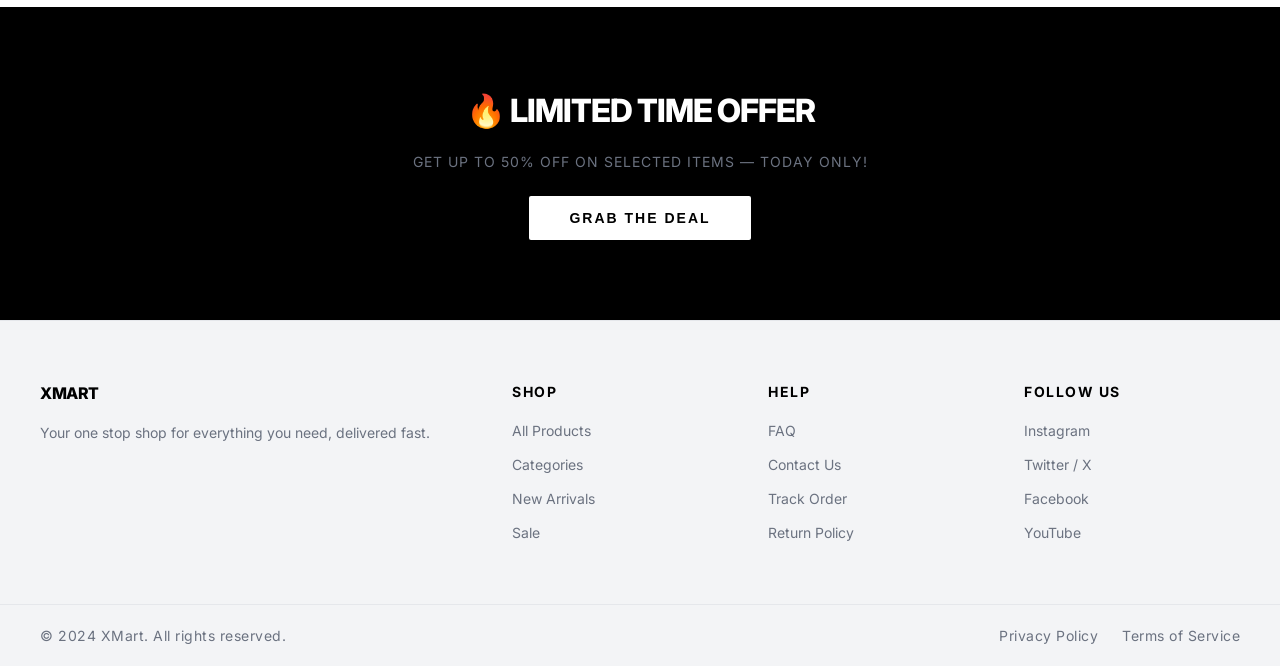
==== commit 486d4399: "Add:Link to main.js" ====
--- a/client/pages/index.html
+++ b/client/pages/index.html
@@ -115,7 +115,8 @@
         </div>
     </footer>
     </div>
-    <script src="../js/home.js"></script>
+    <script src="../js/main.js"></script>
+    <script src="../js/home.js"></script> 
 </body>
 
 </html>
--- a/client/css/style.css
+++ b/client/css/style.css
@@ -73,6 +73,7 @@
    PRODUCT CARD (shared)
 ================================ */
 .product-card {
+    position:relative;
     background-color: var(--white);
     border: 1px solid var(--gray-mid);
     border-radius: 4px;
@@ -133,13 +134,33 @@
     text-transform: uppercase;
     cursor: pointer;
     transition: var(--transition);
-    margin-top: 12px;
+    width: 100%;
 }
 
 .add-to-cart:hover {
     background-color: var(--gray-dark);
 }
-
+.original-price {
+    font-size: var(--font-size-small);
+    color: var(--text-muted);
+    text-decoration: line-through;
+    font-weight: 500;
+}
+
+.product-badge {
+    font-size: 11px;
+    font-weight: 700;
+    letter-spacing: 1px;
+    color: var(--green);
+    text-transform: uppercase;
+}
+
+.product-pricing {
+    display: flex;
+    align-items: center;
+    gap: 8px;
+    flex-wrap: wrap;
+}
 /* ================================
    LOAD MORE BUTTON (shared)
 ================================ */
@@ -166,7 +187,25 @@
     opacity: 0.3;
     cursor: not-allowed;
 }
-
+/* ================================
+   PRODUCT RATING
+================================ */
+.product-rating {
+    display: flex;
+    align-items: center;
+    gap: 6px;
+}
+
+.stars {
+    font-size: 12px;
+    letter-spacing: 1px;
+}
+
+.review-count {
+    font-size: var(--font-size-small);
+    color: var(--text-muted);
+    font-weight: 500;
+}
 /* ================================
    FOOTER
 ================================ */
